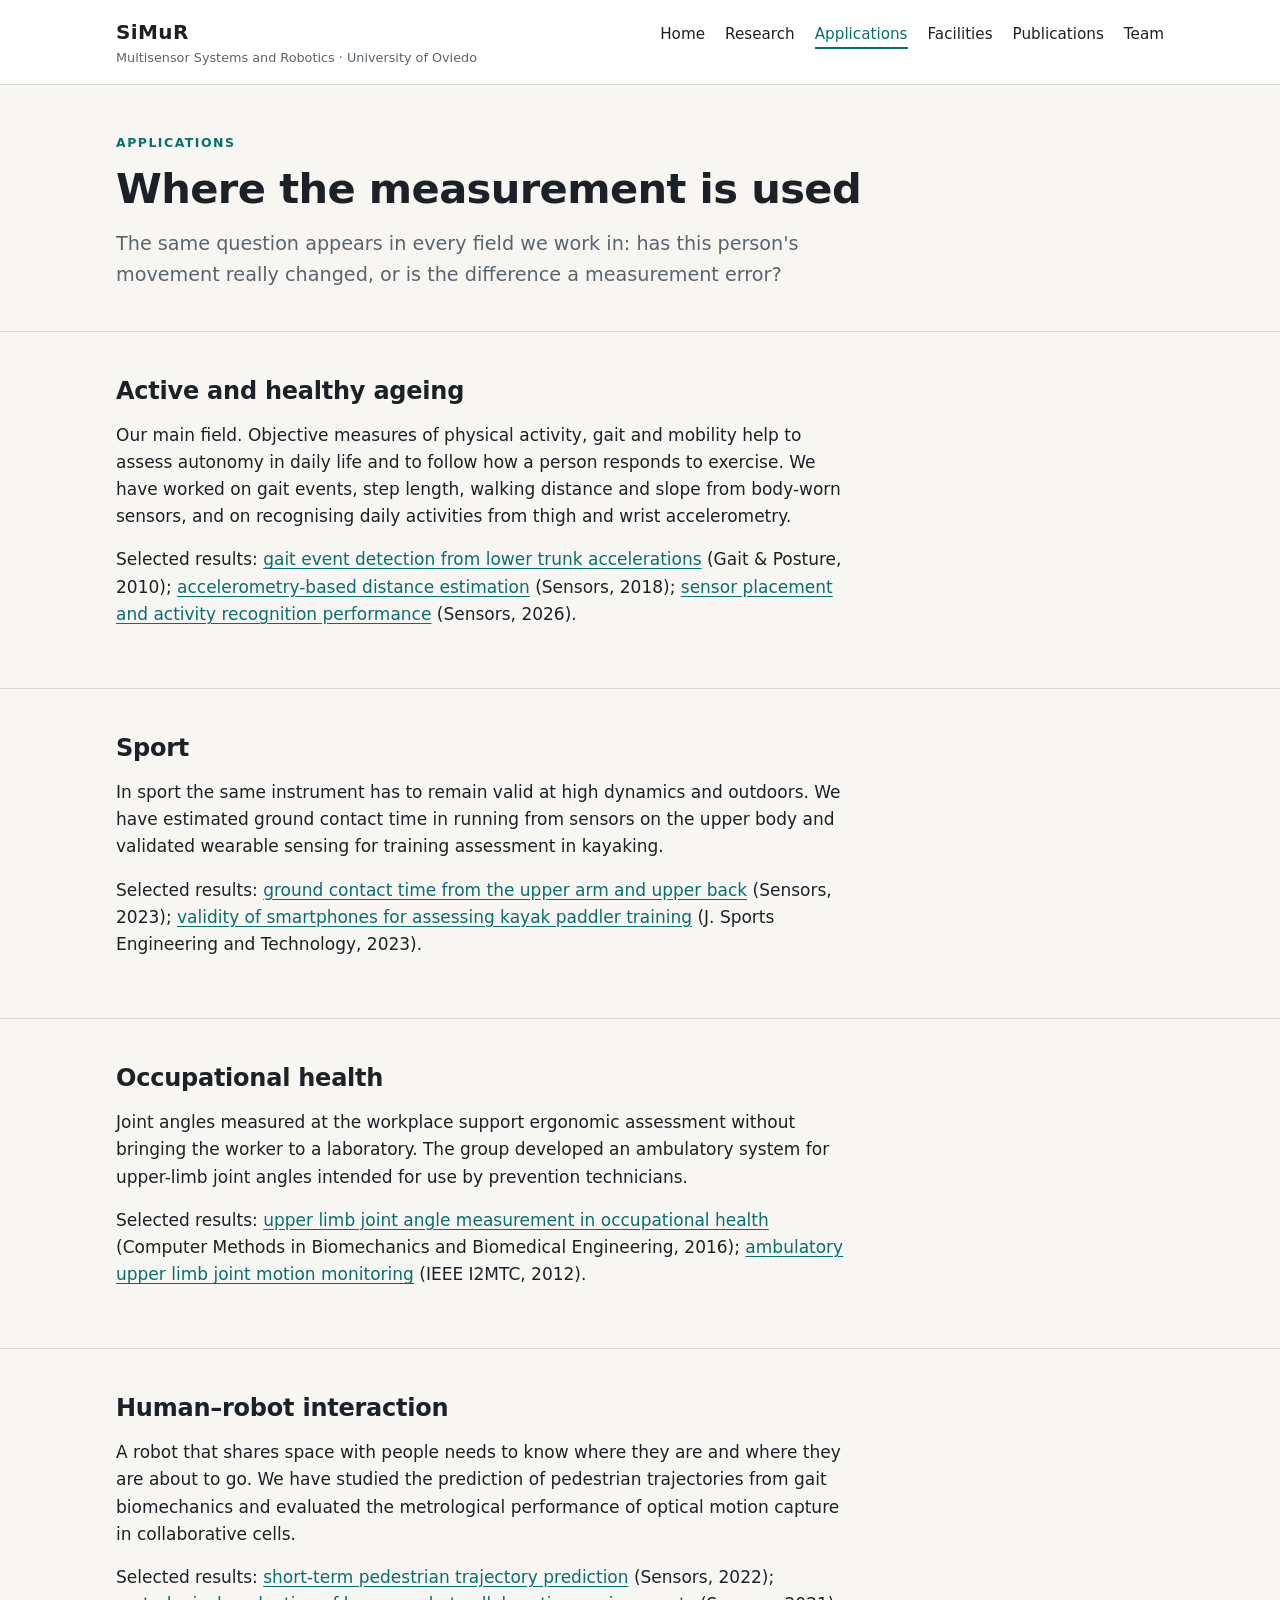
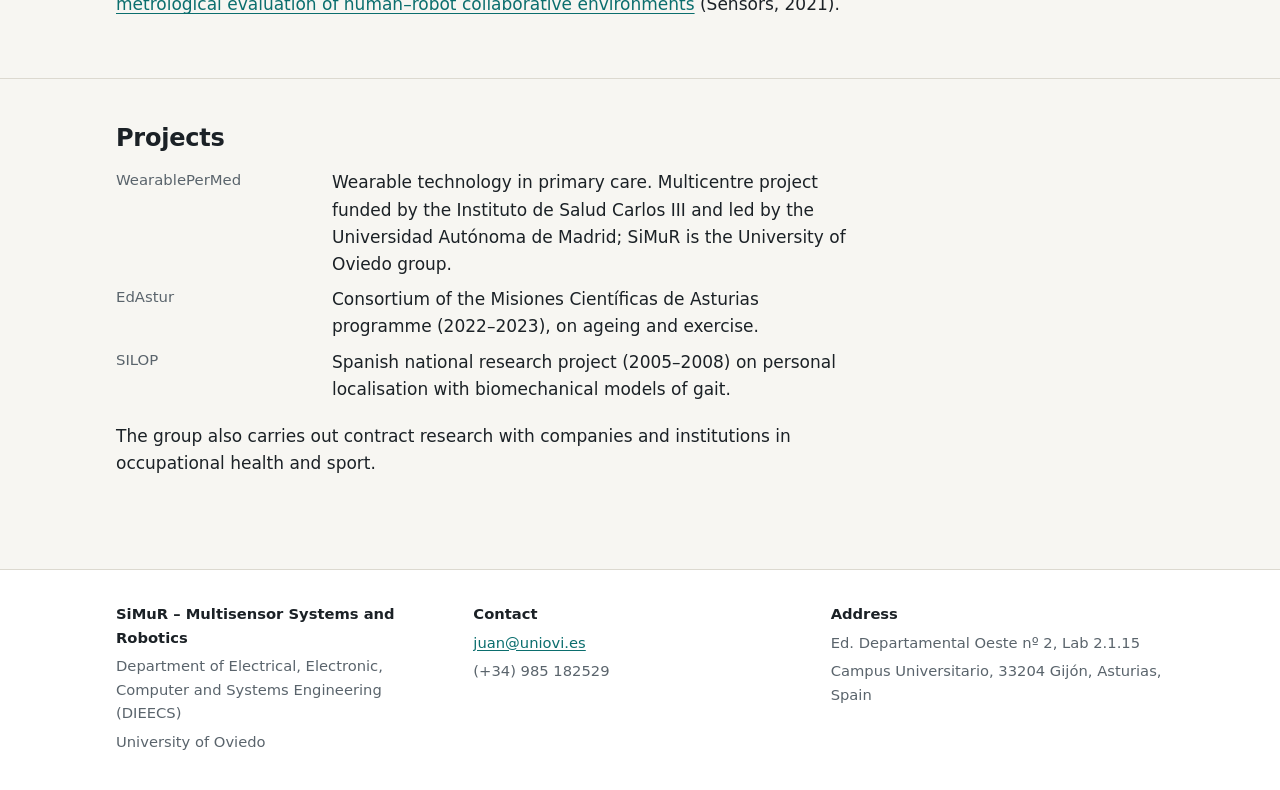
==== applications.html @ df5a3bc6 "First version of the SiMuR group website (static HTML/CSS) Co-Authored-By: Claude Fable 5.2 <noreply" ====
<!DOCTYPE html>
<html lang="en">
<head>
<meta charset="utf-8">
<meta name="viewport" content="width=device-width, initial-scale=1">
<title>Applications and projects – SiMuR</title>
<meta name="description" content="Application areas of the SiMuR group: active and healthy ageing, sport, occupational health and human–robot interaction, with the projects behind them.">
<link rel="stylesheet" href="assets/style.css">
</head>
<body>
<a class="skip" href="#main">Skip to main content</a>
<header class="site"><div class="wrap">
<a class="brand" href="index.html">SiMuR<span>Multisensor Systems and Robotics · University of Oviedo</span></a>
<nav aria-label="Main"><ul>
<li><a href="index.html">Home</a></li>
<li><a href="research.html">Research</a></li>
<li><a href="applications.html" aria-current="page">Applications</a></li>
<li><a href="facilities.html">Facilities</a></li>
<li><a href="publications.html">Publications</a></li>
<li><a href="team.html">Team</a></li>
</ul></nav>
</div></header>

<main id="main">
<section class="page-head"><div class="wrap">
<p class="eyebrow">Applications</p>
<h1>Where the measurement is used</h1>
<p class="lead">The same question appears in every field we work in: has this person's movement really changed, or is the difference a measurement error?</p>
</div></section>

<section><div class="wrap">
<h2>Active and healthy ageing</h2>
<p>Our main field. Objective measures of physical activity, gait and mobility help to assess autonomy in daily life and to follow how a person responds to exercise. We have worked on gait events, step length, walking distance and slope from body-worn sensors, and on recognising daily activities from thigh and wrist accelerometry.</p>
<p>Selected results: <a href="https://doi.org/10.1016/j.gaitpost.2009.11.014">gait event detection from lower trunk accelerations</a> (Gait &amp; Posture, 2010); <a href="https://doi.org/10.3390/s18124441">accelerometry-based distance estimation</a> (Sensors, 2018); <a href="https://www.mdpi.com/1424-8220/26/12/3683">sensor placement and activity recognition performance</a> (Sensors, 2026).</p>
</div></section>

<section><div class="wrap">
<h2>Sport</h2>
<p>In sport the same instrument has to remain valid at high dynamics and outdoors. We have estimated ground contact time in running from sensors on the upper body and validated wearable sensing for training assessment in kayaking.</p>
<p>Selected results: <a href="https://doi.org/10.3390/s23052523">ground contact time from the upper arm and upper back</a> (Sensors, 2023); <a href="https://doi.org/10.1177/17543371231221013">validity of smartphones for assessing kayak paddler training</a> (J. Sports Engineering and Technology, 2023).</p>
</div></section>

<section><div class="wrap">
<h2>Occupational health</h2>
<p>Joint angles measured at the workplace support ergonomic assessment without bringing the worker to a laboratory. The group developed an ambulatory system for upper-limb joint angles intended for use by prevention technicians.</p>
<p>Selected results: <a href="https://doi.org/10.1080/10255842.2014.997718">upper limb joint angle measurement in occupational health</a> (Computer Methods in Biomechanics and Biomedical Engineering, 2016); <a href="https://doi.org/10.1109/I2MTC.2012.6229695">ambulatory upper limb joint motion monitoring</a> (IEEE I2MTC, 2012).</p>
</div></section>

<section><div class="wrap">
<h2>Human–robot interaction</h2>
<p>A robot that shares space with people needs to know where they are and where they are about to go. We have studied the prediction of pedestrian trajectories from gait biomechanics and evaluated the metrological performance of optical motion capture in collaborative cells.</p>
<p>Selected results: <a href="https://doi.org/10.3390/s22155828">short-term pedestrian trajectory prediction</a> (Sensors, 2022); <a href="https://doi.org/10.3390/s21113748">metrological evaluation of human–robot collaborative environments</a> (Sensors, 2021).</p>
</div></section>

<section><div class="wrap">
<h2>Projects</h2>
<dl class="facts">
<dt>WearablePerMed</dt><dd>Wearable technology in primary care. Multicentre project funded by the Instituto de Salud Carlos III and led by the Universidad Autónoma de Madrid; SiMuR is the University of Oviedo group.</dd>
<dt>EdAstur</dt><dd>Consortium of the Misiones Científicas de Asturias programme (2022–2023), on ageing and exercise.</dd>
<dt>SILOP</dt><dd>Spanish national research project (2005–2008) on personal localisation with biomechanical models of gait.</dd>
</dl>
<p style="margin-top:1.25rem">The group also carries out contract research with companies and institutions in occupational health and sport.</p>
</div></section>
</main>

<footer class="site"><div class="wrap">
<div><p><strong>SiMuR – Multisensor Systems and Robotics</strong></p><p>Department of Electrical, Electronic, Computer and Systems Engineering (DIEECS)</p><p>University of Oviedo</p></div>
<div><p><strong>Contact</strong></p><p><a href="mailto:juan@uniovi.es">juan@uniovi.es</a></p><p>(+34) 985 182529</p></div>
<div><p><strong>Address</strong></p><p>Ed. Departamental Oeste nº 2, Lab 2.1.15</p><p>Campus Universitario, 33204 Gijón, Asturias, Spain</p></div>
</div></footer>
</body>
</html>
---- assets/style.css ----
:root{--bg:#f7f6f2;--surface:#ffffff;--ink:#1b2126;--muted:#5a646c;--line:#dcd9d0;--accent:#0b6e6e;--accent-soft:#e2efee;--max:68rem}
@media (prefers-color-scheme:dark){:root{--bg:#14181b;--surface:#1c2226;--ink:#e8eaeb;--muted:#a3adb4;--line:#30383e;--accent:#5cc4c0;--accent-soft:#1d3434}}
*{box-sizing:border-box}
html{scroll-behavior:smooth}
body{margin:0;background:var(--bg);color:var(--ink);font:17px/1.6 system-ui,-apple-system,"Segoe UI",Roboto,Helvetica,Arial,sans-serif;-webkit-text-size-adjust:100%}
a{color:var(--accent);text-underline-offset:.15em}
a:hover{text-decoration-thickness:2px}
.wrap{max-width:var(--max);margin:0 auto;padding:0 1.25rem}
.skip{position:absolute;left:-999px}
.skip:focus{left:1rem;top:1rem;background:var(--surface);padding:.5rem 1rem;z-index:10}
header.site{border-bottom:1px solid var(--line);background:var(--surface)}
header.site .wrap{display:flex;flex-wrap:wrap;align-items:baseline;justify-content:space-between;gap:.5rem 2rem;padding-top:1rem;padding-bottom:1rem}
.brand{font-weight:700;font-size:1.25rem;letter-spacing:.02em;color:var(--ink);text-decoration:none}
.brand span{display:block;font-weight:400;font-size:.8rem;color:var(--muted);letter-spacing:0}
nav ul{list-style:none;display:flex;flex-wrap:wrap;gap:.25rem 1.25rem;margin:0;padding:0}
nav a{color:var(--ink);text-decoration:none;font-size:.95rem;padding:.25rem 0;border-bottom:2px solid transparent}
nav a:hover,nav a[aria-current=page]{border-bottom-color:var(--accent);color:var(--accent)}
.hero{padding:4.5rem 0 3.5rem}
.hero h1{font-size:clamp(2.1rem,5vw,3.4rem);line-height:1.1;margin:0 0 1rem;letter-spacing:-.02em;max-width:18ch}
.lead{font-size:1.2rem;color:var(--muted);max-width:44rem;margin:0 0 1.5rem}
.eyebrow{text-transform:uppercase;letter-spacing:.12em;font-size:.78rem;color:var(--accent);font-weight:600;margin:0 0 .75rem}
main section{padding:2.75rem 0;border-top:1px solid var(--line)}
main section:first-child{border-top:0}
h1{font-size:clamp(1.9rem,4vw,2.6rem);line-height:1.15;letter-spacing:-.015em;margin:0 0 1rem}
h2{font-size:1.5rem;line-height:1.25;margin:0 0 1rem;letter-spacing:-.01em}
h3{font-size:1.08rem;margin:0 0 .4rem}
p{margin:0 0 1rem;max-width:46rem}
.page-head{padding:3rem 0 1rem}
.grid{display:grid;gap:1.25rem;grid-template-columns:repeat(auto-fit,minmax(15rem,1fr))}
.card{background:var(--surface);border:1px solid var(--line);border-radius:.6rem;padding:1.25rem 1.35rem}
.card p{margin:0;color:var(--muted);font-size:.97rem}
.card .num{font-size:.8rem;font-weight:700;color:var(--accent);letter-spacing:.08em;margin-bottom:.4rem;display:block}
.note{background:var(--accent-soft);border-radius:.6rem;padding:1.1rem 1.35rem;max-width:46rem}
.note p{margin:0}
.btn{display:inline-block;background:var(--accent);color:var(--bg);text-decoration:none;padding:.6rem 1.1rem;border-radius:.4rem;font-weight:600;font-size:.95rem;margin-right:.6rem}
.btn.ghost{background:transparent;color:var(--accent);border:1px solid var(--accent)}
ul.plain{list-style:none;padding:0;margin:0}
ul.pubs li{padding:.85rem 0;border-bottom:1px solid var(--line);max-width:52rem}
ul.pubs .t{font-weight:600;display:block}
ul.pubs .a{color:var(--muted);font-size:.93rem;display:block}
ul.pubs .v{font-size:.93rem}
dl.facts{display:grid;grid-template-columns:minmax(8rem,12rem) 1fr;gap:.5rem 1.5rem;max-width:46rem;margin:0}
dl.facts dt{color:var(--muted);font-size:.93rem}
dl.facts dd{margin:0}
.people{display:grid;gap:1rem;grid-template-columns:repeat(auto-fit,minmax(16rem,1fr))}
.people .card h3{margin-bottom:.15rem}
footer.site{border-top:1px solid var(--line);background:var(--surface);margin-top:2rem;padding:2rem 0;font-size:.92rem;color:var(--muted)}
footer.site .wrap{display:grid;gap:1.5rem;grid-template-columns:repeat(auto-fit,minmax(14rem,1fr))}
footer.site strong{color:var(--ink)}
footer.site p{margin:0 0 .3rem}
@media (max-width:40rem){body{font-size:16px}.hero{padding:3rem 0 2.5rem}dl.facts{grid-template-columns:1fr;gap:.1rem}dl.facts dd{margin-bottom:.7rem}}
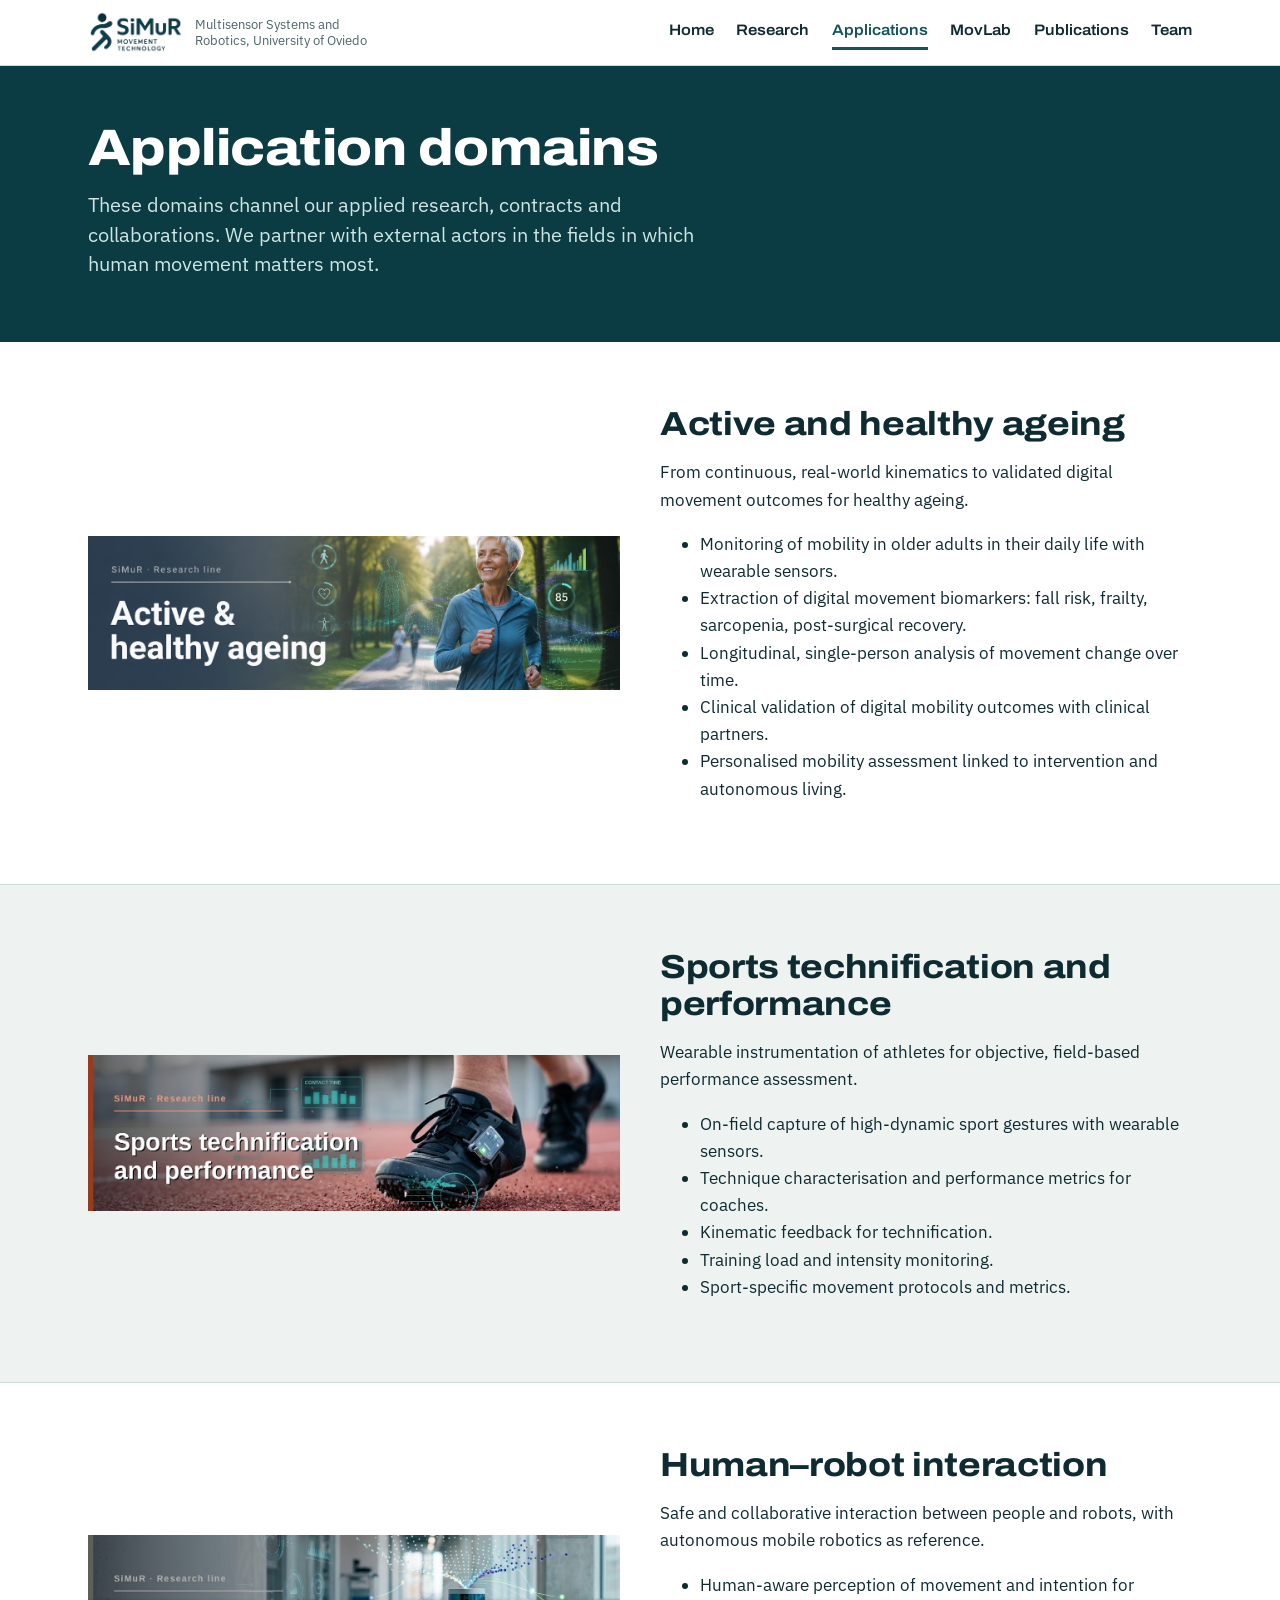
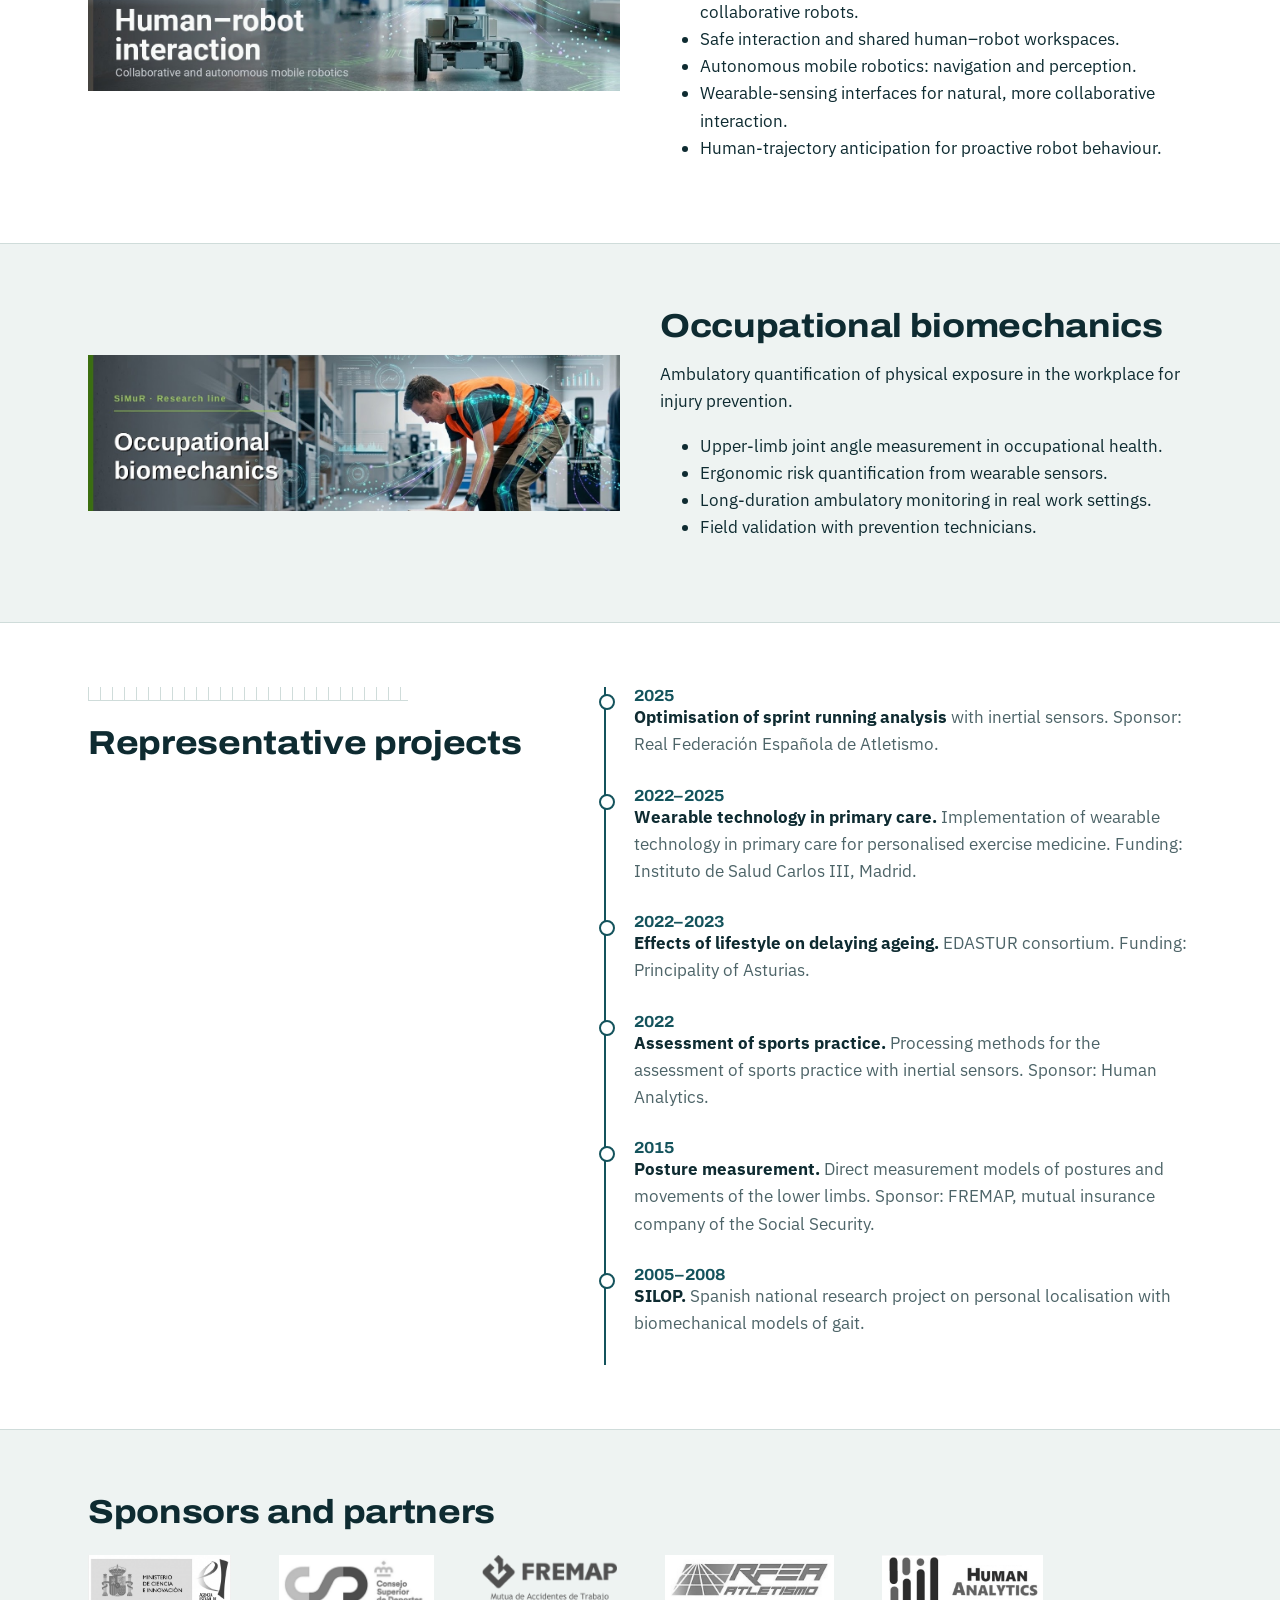
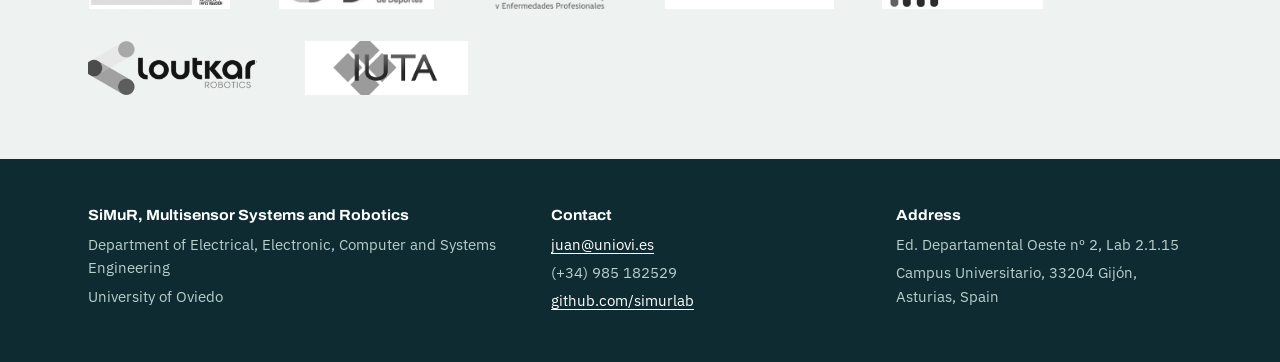
==== commit 9bef790d: "Redesign the site and bring over the content and photos of the old website Co-Authored-By: Claude Fa" ====
--- a/applications.html
+++ b/applications.html
@@ -4,18 +4,21 @@
 <meta charset="utf-8">
 <meta name="viewport" content="width=device-width, initial-scale=1">
 <title>Applications and projects – SiMuR</title>
-<meta name="description" content="Application areas of the SiMuR group: active and healthy ageing, sport, occupational health and human–robot interaction, with the projects behind them.">
+<meta name="description" content="Application domains of the SiMuR group: active and healthy ageing, sports technification and performance, human–robot interaction and occupational biomechanics, with projects and partners.">
+<link rel="icon" href="assets/img/old/home-01.png">
+<link rel="preconnect" href="https://fonts.googleapis.com"><link rel="preconnect" href="https://fonts.gstatic.com" crossorigin>
+<link href="https://fonts.googleapis.com/css2?family=Archivo:wdth,wght@100..125,500..800&family=IBM+Plex+Sans:wght@400;500;600&display=swap" rel="stylesheet">
 <link rel="stylesheet" href="assets/style.css">
 </head>
 <body>
 <a class="skip" href="#main">Skip to main content</a>
-<header class="site"><div class="wrap">
-<a class="brand" href="index.html">SiMuR<span>Multisensor Systems and Robotics · University of Oviedo</span></a>
-<nav aria-label="Main"><ul>
+<header class="site-head"><div class="wrap">
+<a class="brand" href="index.html"><img src="assets/img/old/home-04.png" alt="SiMuR Movement Technology" width="800" height="387"><span>Multisensor Systems and Robotics, University of Oviedo</span></a>
+<nav class="site-nav" aria-label="Main"><ul>
 <li><a href="index.html">Home</a></li>
 <li><a href="research.html">Research</a></li>
 <li><a href="applications.html" aria-current="page">Applications</a></li>
-<li><a href="facilities.html">Facilities</a></li>
+<li><a href="facilities.html">MovLab</a></li>
 <li><a href="publications.html">Publications</a></li>
 <li><a href="team.html">Team</a></li>
 </ul></nav>
@@ -23,49 +26,75 @@
 
 <main id="main">
 <section class="page-head"><div class="wrap">
-<p class="eyebrow">Applications</p>
-<h1>Where the measurement is used</h1>
-<p class="lead">The same question appears in every field we work in: has this person's movement really changed, or is the difference a measurement error?</p>
+<h1>Application domains</h1>
+<p class="lead">These domains channel our applied research, contracts and collaborations. We partner with external actors in the fields in which human movement matters most.</p>
 </div></section>
 
-<section><div class="wrap">
+<section class="sec white" id="ageing"><div class="wrap area">
+<img src="assets/img/old/research-topis-10.png" alt="" width="1280" height="370">
+<div>
 <h2>Active and healthy ageing</h2>
-<p>Our main field. Objective measures of physical activity, gait and mobility help to assess autonomy in daily life and to follow how a person responds to exercise. We have worked on gait events, step length, walking distance and slope from body-worn sensors, and on recognising daily activities from thigh and wrist accelerometry.</p>
-<p>Selected results: <a href="https://doi.org/10.1016/j.gaitpost.2009.11.014">gait event detection from lower trunk accelerations</a> (Gait &amp; Posture, 2010); <a href="https://doi.org/10.3390/s18124441">accelerometry-based distance estimation</a> (Sensors, 2018); <a href="https://www.mdpi.com/1424-8220/26/12/3683">sensor placement and activity recognition performance</a> (Sensors, 2026).</p>
+<p>From continuous, real-world kinematics to validated digital movement outcomes for healthy ageing.</p>
+<ul><li>Monitoring of mobility in older adults in their daily life with wearable sensors.</li><li>Extraction of digital movement biomarkers: fall risk, frailty, sarcopenia, post-surgical recovery.</li><li>Longitudinal, single-person analysis of movement change over time.</li><li>Clinical validation of digital mobility outcomes with clinical partners.</li><li>Personalised mobility assessment linked to intervention and autonomous living.</li></ul>
+</div>
 </div></section>
 
-<section><div class="wrap">
-<h2>Sport</h2>
-<p>In sport the same instrument has to remain valid at high dynamics and outdoors. We have estimated ground contact time in running from sensors on the upper body and validated wearable sensing for training assessment in kayaking.</p>
-<p>Selected results: <a href="https://doi.org/10.3390/s23052523">ground contact time from the upper arm and upper back</a> (Sensors, 2023); <a href="https://doi.org/10.1177/17543371231221013">validity of smartphones for assessing kayak paddler training</a> (J. Sports Engineering and Technology, 2023).</p>
+<section class="sec" id="sport"><div class="wrap area">
+<img src="assets/img/old/research-topis-12.jpg" alt="" width="1280" height="375">
+<div>
+<h2>Sports technification and performance</h2>
+<p>Wearable instrumentation of athletes for objective, field-based performance assessment.</p>
+<ul><li>On-field capture of high-dynamic sport gestures with wearable sensors.</li><li>Technique characterisation and performance metrics for coaches.</li><li>Kinematic feedback for technification.</li><li>Training load and intensity monitoring.</li><li>Sport-specific movement protocols and metrics.</li></ul>
+</div>
 </div></section>
 
-<section><div class="wrap">
-<h2>Occupational health</h2>
-<p>Joint angles measured at the workplace support ergonomic assessment without bringing the worker to a laboratory. The group developed an ambulatory system for upper-limb joint angles intended for use by prevention technicians.</p>
-<p>Selected results: <a href="https://doi.org/10.1080/10255842.2014.997718">upper limb joint angle measurement in occupational health</a> (Computer Methods in Biomechanics and Biomedical Engineering, 2016); <a href="https://doi.org/10.1109/I2MTC.2012.6229695">ambulatory upper limb joint motion monitoring</a> (IEEE I2MTC, 2012).</p>
+<section class="sec white" id="hri"><div class="wrap area">
+<img src="assets/img/old/research-topis-11.jpg" alt="" width="1280" height="375">
+<div>
+<h2>Human–robot interaction</h2>
+<p>Safe and collaborative interaction between people and robots, with autonomous mobile robotics as reference.</p>
+<ul><li>Human-aware perception of movement and intention for collaborative robots.</li><li>Safe interaction and shared human–robot workspaces.</li><li>Autonomous mobile robotics: navigation and perception.</li><li>Wearable-sensing interfaces for natural, more collaborative interaction.</li><li>Human-trajectory anticipation for proactive robot behaviour.</li></ul>
+</div>
 </div></section>
 
-<section><div class="wrap">
-<h2>Human–robot interaction</h2>
-<p>A robot that shares space with people needs to know where they are and where they are about to go. We have studied the prediction of pedestrian trajectories from gait biomechanics and evaluated the metrological performance of optical motion capture in collaborative cells.</p>
-<p>Selected results: <a href="https://doi.org/10.3390/s22155828">short-term pedestrian trajectory prediction</a> (Sensors, 2022); <a href="https://doi.org/10.3390/s21113748">metrological evaluation of human–robot collaborative environments</a> (Sensors, 2021).</p>
+<section class="sec" id="work"><div class="wrap area">
+<img src="assets/img/old/research-topis-13.jpg" alt="" width="1280" height="375">
+<div>
+<h2>Occupational biomechanics</h2>
+<p>Ambulatory quantification of physical exposure in the workplace for injury prevention.</p>
+<ul><li>Upper-limb joint angle measurement in occupational health.</li><li>Ergonomic risk quantification from wearable sensors.</li><li>Long-duration ambulatory monitoring in real work settings.</li><li>Field validation with prevention technicians.</li></ul>
+</div>
 </div></section>
 
-<section><div class="wrap">
-<h2>Projects</h2>
-<dl class="facts">
-<dt>WearablePerMed</dt><dd>Wearable technology in primary care. Multicentre project funded by the Instituto de Salud Carlos III and led by the Universidad Autónoma de Madrid; SiMuR is the University of Oviedo group.</dd>
-<dt>EdAstur</dt><dd>Consortium of the Misiones Científicas de Asturias programme (2022–2023), on ageing and exercise.</dd>
-<dt>SILOP</dt><dd>Spanish national research project (2005–2008) on personal localisation with biomechanical models of gait.</dd>
-</dl>
-<p style="margin-top:1.25rem">The group also carries out contract research with companies and institutions in occupational health and sport.</p>
+<section class="sec white" id="projects"><div class="wrap split">
+<div><div class="rule"></div><h2>Representative projects</h2></div>
+<ol class="timeline">
+<li><time>2025</time><p><strong>Optimisation of sprint running analysis</strong> with inertial sensors. Sponsor: Real Federación Española de Atletismo.</p></li>
+<li><time>2022–2025</time><p><strong>Wearable technology in primary care.</strong> Implementation of wearable technology in primary care for personalised exercise medicine. Funding: Instituto de Salud Carlos III, Madrid.</p></li>
+<li><time>2022–2023</time><p><strong>Effects of lifestyle on delaying ageing.</strong> EDASTUR consortium. Funding: Principality of Asturias.</p></li>
+<li><time>2022</time><p><strong>Assessment of sports practice.</strong> Processing methods for the assessment of sports practice with inertial sensors. Sponsor: Human Analytics.</p></li>
+<li><time>2015</time><p><strong>Posture measurement.</strong> Direct measurement models of postures and movements of the lower limbs. Sponsor: FREMAP, mutual insurance company of the Social Security.</p></li>
+<li><time>2005–2008</time><p><strong>SILOP.</strong> Spanish national research project on personal localisation with biomechanical models of gait.</p></li>
+</ol>
+</div></section>
+
+<section class="sec"><div class="wrap">
+<h2>Sponsors and partners</h2>
+<ul class="logos">
+<li><img src="assets/img/old/home-12.jpg" alt="Ministerio de Ciencia e Innovación, Agencia Estatal de Investigación"></li>
+<li><img src="assets/img/old/home-11.png" alt="Consejo Superior de Deportes"></li>
+<li><img src="assets/img/old/home-09.png" alt="FREMAP"></li>
+<li><img src="assets/img/old/home-10.png" alt="Real Federación Española de Atletismo"></li>
+<li><img src="assets/img/old/home-08.png" alt="Human Analytics"></li>
+<li><img src="assets/img/old/home-07.png" alt="Loutkar Robotics"></li>
+<li><img src="assets/img/old/home-13.png" alt="IUTA"></li>
+</ul>
 </div></section>
 </main>
 
-<footer class="site"><div class="wrap">
-<div><p><strong>SiMuR – Multisensor Systems and Robotics</strong></p><p>Department of Electrical, Electronic, Computer and Systems Engineering (DIEECS)</p><p>University of Oviedo</p></div>
-<div><p><strong>Contact</strong></p><p><a href="mailto:juan@uniovi.es">juan@uniovi.es</a></p><p>(+34) 985 182529</p></div>
+<footer class="site-foot"><div class="wrap">
+<div><p><strong>SiMuR, Multisensor Systems and Robotics</strong></p><p>Department of Electrical, Electronic, Computer and Systems Engineering</p><p>University of Oviedo</p></div>
+<div><p><strong>Contact</strong></p><p><a href="mailto:juan@uniovi.es">juan@uniovi.es</a></p><p>(+34) 985 182529</p><p><a href="https://github.com/simurlab">github.com/simurlab</a></p></div>
 <div><p><strong>Address</strong></p><p>Ed. Departamental Oeste nº 2, Lab 2.1.15</p><p>Campus Universitario, 33204 Gijón, Asturias, Spain</p></div>
 </div></footer>
 </body>
--- a/assets/style.css
+++ b/assets/style.css
@@ -1,51 +1,141 @@
-:root{--bg:#f7f6f2;--surface:#ffffff;--ink:#1b2126;--muted:#5a646c;--line:#dcd9d0;--accent:#0b6e6e;--accent-soft:#e2efee;--max:68rem}
-@media (prefers-color-scheme:dark){:root{--bg:#14181b;--surface:#1c2226;--ink:#e8eaeb;--muted:#a3adb4;--line:#30383e;--accent:#5cc4c0;--accent-soft:#1d3434}}
+:root{--ink:#0e2b31;--teal:#14535c;--deep:#0b3b43;--band:#9fd8d2;--mist:#eef3f2;--paper:#ffffff;--line:#cfdcda;--muted:#4d6468;--signal:#e4572e;--max:72rem;--display:"Archivo","Arial Narrow",Arial,sans-serif;--body:"IBM Plex Sans","Segoe UI",Helvetica,Arial,sans-serif}
 *{box-sizing:border-box}
 html{scroll-behavior:smooth}
-body{margin:0;background:var(--bg);color:var(--ink);font:17px/1.6 system-ui,-apple-system,"Segoe UI",Roboto,Helvetica,Arial,sans-serif;-webkit-text-size-adjust:100%}
-a{color:var(--accent);text-underline-offset:.15em}
+body{margin:0;background:var(--mist);color:var(--ink);font:400 17px/1.6 var(--body);-webkit-text-size-adjust:100%}
+img{max-width:100%;height:auto;display:block}
+a{color:var(--teal);text-decoration-thickness:1px;text-underline-offset:.18em}
 a:hover{text-decoration-thickness:2px}
-.wrap{max-width:var(--max);margin:0 auto;padding:0 1.25rem}
+a:focus-visible,button:focus-visible{outline:3px solid var(--signal);outline-offset:3px}
+.wrap{max-width:var(--max);margin:0 auto;padding:0 1.5rem}
 .skip{position:absolute;left:-999px}
-.skip:focus{left:1rem;top:1rem;background:var(--surface);padding:.5rem 1rem;z-index:10}
-header.site{border-bottom:1px solid var(--line);background:var(--surface)}
-header.site .wrap{display:flex;flex-wrap:wrap;align-items:baseline;justify-content:space-between;gap:.5rem 2rem;padding-top:1rem;padding-bottom:1rem}
-.brand{font-weight:700;font-size:1.25rem;letter-spacing:.02em;color:var(--ink);text-decoration:none}
-.brand span{display:block;font-weight:400;font-size:.8rem;color:var(--muted);letter-spacing:0}
-nav ul{list-style:none;display:flex;flex-wrap:wrap;gap:.25rem 1.25rem;margin:0;padding:0}
-nav a{color:var(--ink);text-decoration:none;font-size:.95rem;padding:.25rem 0;border-bottom:2px solid transparent}
-nav a:hover,nav a[aria-current=page]{border-bottom-color:var(--accent);color:var(--accent)}
-.hero{padding:4.5rem 0 3.5rem}
-.hero h1{font-size:clamp(2.1rem,5vw,3.4rem);line-height:1.1;margin:0 0 1rem;letter-spacing:-.02em;max-width:18ch}
-.lead{font-size:1.2rem;color:var(--muted);max-width:44rem;margin:0 0 1.5rem}
-.eyebrow{text-transform:uppercase;letter-spacing:.12em;font-size:.78rem;color:var(--accent);font-weight:600;margin:0 0 .75rem}
-main section{padding:2.75rem 0;border-top:1px solid var(--line)}
-main section:first-child{border-top:0}
-h1{font-size:clamp(1.9rem,4vw,2.6rem);line-height:1.15;letter-spacing:-.015em;margin:0 0 1rem}
-h2{font-size:1.5rem;line-height:1.25;margin:0 0 1rem;letter-spacing:-.01em}
-h3{font-size:1.08rem;margin:0 0 .4rem}
-p{margin:0 0 1rem;max-width:46rem}
-.page-head{padding:3rem 0 1rem}
-.grid{display:grid;gap:1.25rem;grid-template-columns:repeat(auto-fit,minmax(15rem,1fr))}
-.card{background:var(--surface);border:1px solid var(--line);border-radius:.6rem;padding:1.25rem 1.35rem}
-.card p{margin:0;color:var(--muted);font-size:.97rem}
-.card .num{font-size:.8rem;font-weight:700;color:var(--accent);letter-spacing:.08em;margin-bottom:.4rem;display:block}
-.note{background:var(--accent-soft);border-radius:.6rem;padding:1.1rem 1.35rem;max-width:46rem}
-.note p{margin:0}
-.btn{display:inline-block;background:var(--accent);color:var(--bg);text-decoration:none;padding:.6rem 1.1rem;border-radius:.4rem;font-weight:600;font-size:.95rem;margin-right:.6rem}
-.btn.ghost{background:transparent;color:var(--accent);border:1px solid var(--accent)}
-ul.plain{list-style:none;padding:0;margin:0}
-ul.pubs li{padding:.85rem 0;border-bottom:1px solid var(--line);max-width:52rem}
-ul.pubs .t{font-weight:600;display:block}
-ul.pubs .a{color:var(--muted);font-size:.93rem;display:block}
-ul.pubs .v{font-size:.93rem}
-dl.facts{display:grid;grid-template-columns:minmax(8rem,12rem) 1fr;gap:.5rem 1.5rem;max-width:46rem;margin:0}
+.skip:focus{left:1rem;top:1rem;background:var(--paper);padding:.5rem 1rem;z-index:20}
+.vh{position:absolute;width:1px;height:1px;overflow:hidden;clip:rect(0 0 0 0);white-space:nowrap}
+
+/* header */
+.site-head{background:var(--paper);border-bottom:1px solid var(--line);position:sticky;top:0;z-index:10}
+.site-head .wrap{display:flex;flex-wrap:wrap;align-items:center;justify-content:space-between;gap:.4rem 2rem;padding-top:.6rem;padding-bottom:.6rem}
+.brand{display:flex;align-items:center;gap:.75rem;text-decoration:none;color:var(--ink)}
+.brand img{height:46px;width:auto}
+.brand span{font-size:.8rem;line-height:1.25;color:var(--muted);max-width:11rem}
+.site-nav ul{list-style:none;display:flex;flex-wrap:wrap;gap:.1rem 1.4rem;margin:0;padding:0}
+.site-nav a{font:600 .95rem/1 var(--display);font-stretch:108%;color:var(--ink);text-decoration:none;padding:.55rem 0;display:block;border-bottom:3px solid transparent}
+.site-nav a:hover{border-bottom-color:var(--band)}
+.site-nav a[aria-current=page]{border-bottom-color:var(--teal);color:var(--teal)}
+
+/* type */
+h1,h2,h3{font-family:var(--display);font-stretch:112%;color:var(--ink);margin:0;letter-spacing:-.01em}
+h1{font-weight:800;font-size:clamp(2.2rem,5.2vw,4rem);line-height:1.02}
+h2{font-weight:750;font-size:clamp(1.55rem,2.6vw,2.1rem);line-height:1.12;margin-bottom:1rem}
+h3{font-weight:700;font-size:1.12rem;line-height:1.25;margin-bottom:.35rem}
+p{margin:0 0 1rem;max-width:42rem}
+.lead{font-size:1.22rem;line-height:1.5;max-width:40rem}
+.small{font-size:.92rem;color:var(--muted)}
+
+/* hero */
+.hero{background:var(--deep);color:#e9f4f2;overflow:hidden}
+.hero h1{color:#fff;max-width:14ch}
+.hero .lead{color:#cfe6e3}
+.hero .wrap{padding-top:4.5rem}
+.hero-text{display:grid;gap:1.25rem 3rem;grid-template-columns:minmax(0,1.1fr) minmax(0,1fr);align-items:end}
+.hero-actions{display:flex;flex-wrap:wrap;gap:.75rem;margin-top:.5rem}
+.btn{display:inline-block;font:700 .98rem/1 var(--display);font-stretch:108%;text-decoration:none;padding:.85rem 1.2rem;border-radius:2px;background:var(--band);color:var(--deep)}
+.btn:hover{background:#fff}
+.btn.line{background:transparent;color:#fff;box-shadow:inset 0 0 0 2px var(--band)}
+.btn.line:hover{background:rgba(255,255,255,.08)}
+.plot{margin-top:2.5rem}
+.plot svg{display:block;width:100%;height:auto}
+.plot .band{fill:none;stroke:var(--band);stroke-opacity:.34;stroke-linecap:round;stroke-linejoin:round}
+.plot .curve{fill:none;stroke:#fff;stroke-width:3;stroke-linejoin:round;stroke-dasharray:3000;stroke-dashoffset:3000;animation:draw 2.6s .2s ease-out forwards}
+.plot .ref{fill:var(--deep);stroke:#fff;stroke-width:2}
+.plot .tick{stroke:#5e8f94;stroke-width:1}
+.plot text{font:500 15px var(--body);fill:#cfe6e3}
+.plot .flag{fill:var(--signal)}
+.plot .flagline{stroke:var(--signal);stroke-width:2;stroke-dasharray:4 5}
+@keyframes draw{to{stroke-dashoffset:0}}
+@media (prefers-reduced-motion:reduce){.plot .curve{animation:none;stroke-dashoffset:0}html{scroll-behavior:auto}}
+.legend{display:flex;flex-wrap:wrap;gap:.4rem 1.75rem;list-style:none;margin:0;padding:1rem 0 2rem;font-size:.9rem;color:#cfe6e3}
+.legend li{display:flex;align-items:center;gap:.5rem}
+.legend i{display:inline-block;width:1.6rem;height:.2rem;background:#fff}
+.legend i.b{height:.8rem;background:var(--band);opacity:.5}
+.legend i.r{width:.7rem;height:.7rem;border-radius:50%;background:var(--deep);border:2px solid #fff}
+.legend i.f{background:var(--signal)}
+
+/* page head */
+.page-head{background:var(--deep);color:#e9f4f2}
+.page-head .wrap{padding-top:3.5rem;padding-bottom:3rem}
+.page-head h1{color:#fff;font-size:clamp(2rem,4.4vw,3.2rem);max-width:20ch;margin-bottom:1rem}
+.page-head .lead{color:#cfe6e3}
+.page-head a{color:#fff}
+
+/* sections */
+.sec{padding:4rem 0}
+.sec.white{background:var(--paper)}
+.sec + .sec{border-top:1px solid var(--line)}
+.rule{height:14px;background:repeating-linear-gradient(90deg,var(--line) 0 1px,transparent 1px 12px),linear-gradient(var(--line),var(--line)) bottom/100% 1px no-repeat;max-width:20rem;margin-bottom:1.5rem}
+.split{display:grid;gap:2rem 4rem;grid-template-columns:minmax(0,1fr) minmax(0,1.3fr);align-items:start}
+.split.even{grid-template-columns:repeat(2,minmax(0,1fr))}
+.cols3{display:grid;gap:2rem 2.5rem;grid-template-columns:repeat(3,minmax(0,1fr))}
+.cond h3{font-size:1.3rem;padding-top:.9rem;border-top:4px solid var(--teal)}
+.cond p{color:var(--muted);margin:0}
+.note{border-left:4px solid var(--signal);padding:.2rem 0 .2rem 1.25rem;max-width:42rem}
+
+/* topic tiles */
+.tiles{display:grid;gap:2rem;grid-template-columns:repeat(2,minmax(0,1fr))}
+.tile{background:var(--paper);border:1px solid var(--line)}
+.tile img{width:100%}
+.tile .body{padding:1.25rem 1.4rem 1.4rem}
+.tile .body>p{margin-bottom:.75rem}
+.tile ul{margin:0;padding-left:1.1rem;color:var(--muted);font-size:.96rem}
+.tile li{margin-bottom:.3rem}
+.tile li::marker{color:var(--teal)}
+.area{display:grid;gap:1.25rem 2.5rem;grid-template-columns:minmax(0,1fr) minmax(0,1fr);align-items:center}
+.area img{width:100%}
+
+/* timeline */
+.timeline{list-style:none;margin:0;padding:0;border-left:2px solid var(--teal);max-width:46rem}
+.timeline li{position:relative;padding:0 0 1.75rem 1.75rem}
+.timeline li::before{content:"";position:absolute;left:-7px;top:.45rem;width:12px;height:12px;background:var(--paper);border:2px solid var(--teal);border-radius:50%}
+.timeline time{font:700 1rem var(--display);font-stretch:108%;color:var(--teal);display:block}
+.timeline p{margin:0;color:var(--muted)}
+.timeline strong{color:var(--ink)}
+
+/* logos */
+.logos{display:flex;flex-wrap:wrap;align-items:center;gap:2rem 3rem;list-style:none;margin:1.5rem 0 0;padding:0}
+.logos img{height:54px;width:auto;max-width:210px;object-fit:contain}
+
+/* facts and stats */
+.stats{display:grid;grid-template-columns:repeat(4,minmax(0,1fr));gap:0;border:1px solid var(--line);background:var(--paper);margin:1.5rem 0}
+.stats div{padding:1.1rem 1.25rem;border-left:1px solid var(--line)}
+.stats div:first-child{border-left:0}
+.stats b{font:800 1.9rem/1.1 var(--display);font-stretch:112%;color:var(--teal);display:block;font-variant-numeric:tabular-nums}
+.stats span{font-size:.88rem;color:var(--muted)}
+dl.facts{display:grid;grid-template-columns:minmax(8rem,11rem) 1fr;gap:.55rem 1.5rem;max-width:44rem;margin:1rem 0 0}
 dl.facts dt{color:var(--muted);font-size:.93rem}
 dl.facts dd{margin:0}
-.people{display:grid;gap:1rem;grid-template-columns:repeat(auto-fit,minmax(16rem,1fr))}
-.people .card h3{margin-bottom:.15rem}
-footer.site{border-top:1px solid var(--line);background:var(--surface);margin-top:2rem;padding:2rem 0;font-size:.92rem;color:var(--muted)}
-footer.site .wrap{display:grid;gap:1.5rem;grid-template-columns:repeat(auto-fit,minmax(14rem,1fr))}
-footer.site strong{color:var(--ink)}
-footer.site p{margin:0 0 .3rem}
-@media (max-width:40rem){body{font-size:16px}.hero{padding:3rem 0 2.5rem}dl.facts{grid-template-columns:1fr;gap:.1rem}dl.facts dd{margin-bottom:.7rem}}
+
+/* publications */
+.pubnav{display:flex;flex-wrap:wrap;gap:.5rem 1.5rem;list-style:none;padding:0;margin:1rem 0 0}
+.pubs{list-style:none;padding:0;margin:0;max-width:54rem}
+.pubs li{padding:.9rem 0;border-bottom:1px solid var(--line)}
+.pubs .t{font-weight:600;display:block}
+.pubs .a{color:var(--muted);font-size:.93rem;display:block}
+.pubs .v{font-size:.93rem}
+
+/* people */
+.people{display:grid;gap:1.75rem;grid-template-columns:repeat(3,minmax(0,1fr))}
+.people.small-grid{grid-template-columns:repeat(4,minmax(0,1fr))}
+.person{margin:0;background:var(--paper);border:1px solid var(--line)}
+.person img{width:100%;aspect-ratio:3/2;object-fit:cover;object-position:50% 30%}
+.person figcaption{padding:.8rem 1rem 1rem}
+.person b{font:700 1.02rem/1.25 var(--display);font-stretch:108%;display:block}
+.person span{font-size:.9rem;color:var(--muted)}
+
+/* footer */
+.site-foot{background:var(--ink);color:#b9cfcc;font-size:.92rem;padding:2.75rem 0}
+.site-foot .wrap{display:grid;gap:1.5rem 3rem;grid-template-columns:1.4fr 1fr 1fr}
+.site-foot strong{color:#fff;font-family:var(--display);font-stretch:108%}
+.site-foot p{margin:0 0 .3rem}
+.site-foot a{color:#fff}
+
+@media (max-width:56rem){.hero-text,.split,.split.even,.area{grid-template-columns:1fr}.cols3{grid-template-columns:1fr}.tiles{grid-template-columns:1fr}.people,.people.small-grid{grid-template-columns:repeat(2,minmax(0,1fr))}.stats{grid-template-columns:repeat(2,minmax(0,1fr))}.stats div:nth-child(3){border-left:0}.stats div:nth-child(n+3){border-top:1px solid var(--line)}.site-foot .wrap{grid-template-columns:1fr}.site-head{position:static}.plot text{font-size:22px}}
+@media (max-width:34rem){body{font-size:16px}.sec{padding:2.75rem 0}.hero .wrap{padding-top:3rem}.brand span{display:none}dl.facts{grid-template-columns:1fr;gap:.1rem}dl.facts dd{margin-bottom:.7rem}.people,.people.small-grid{grid-template-columns:1fr}}
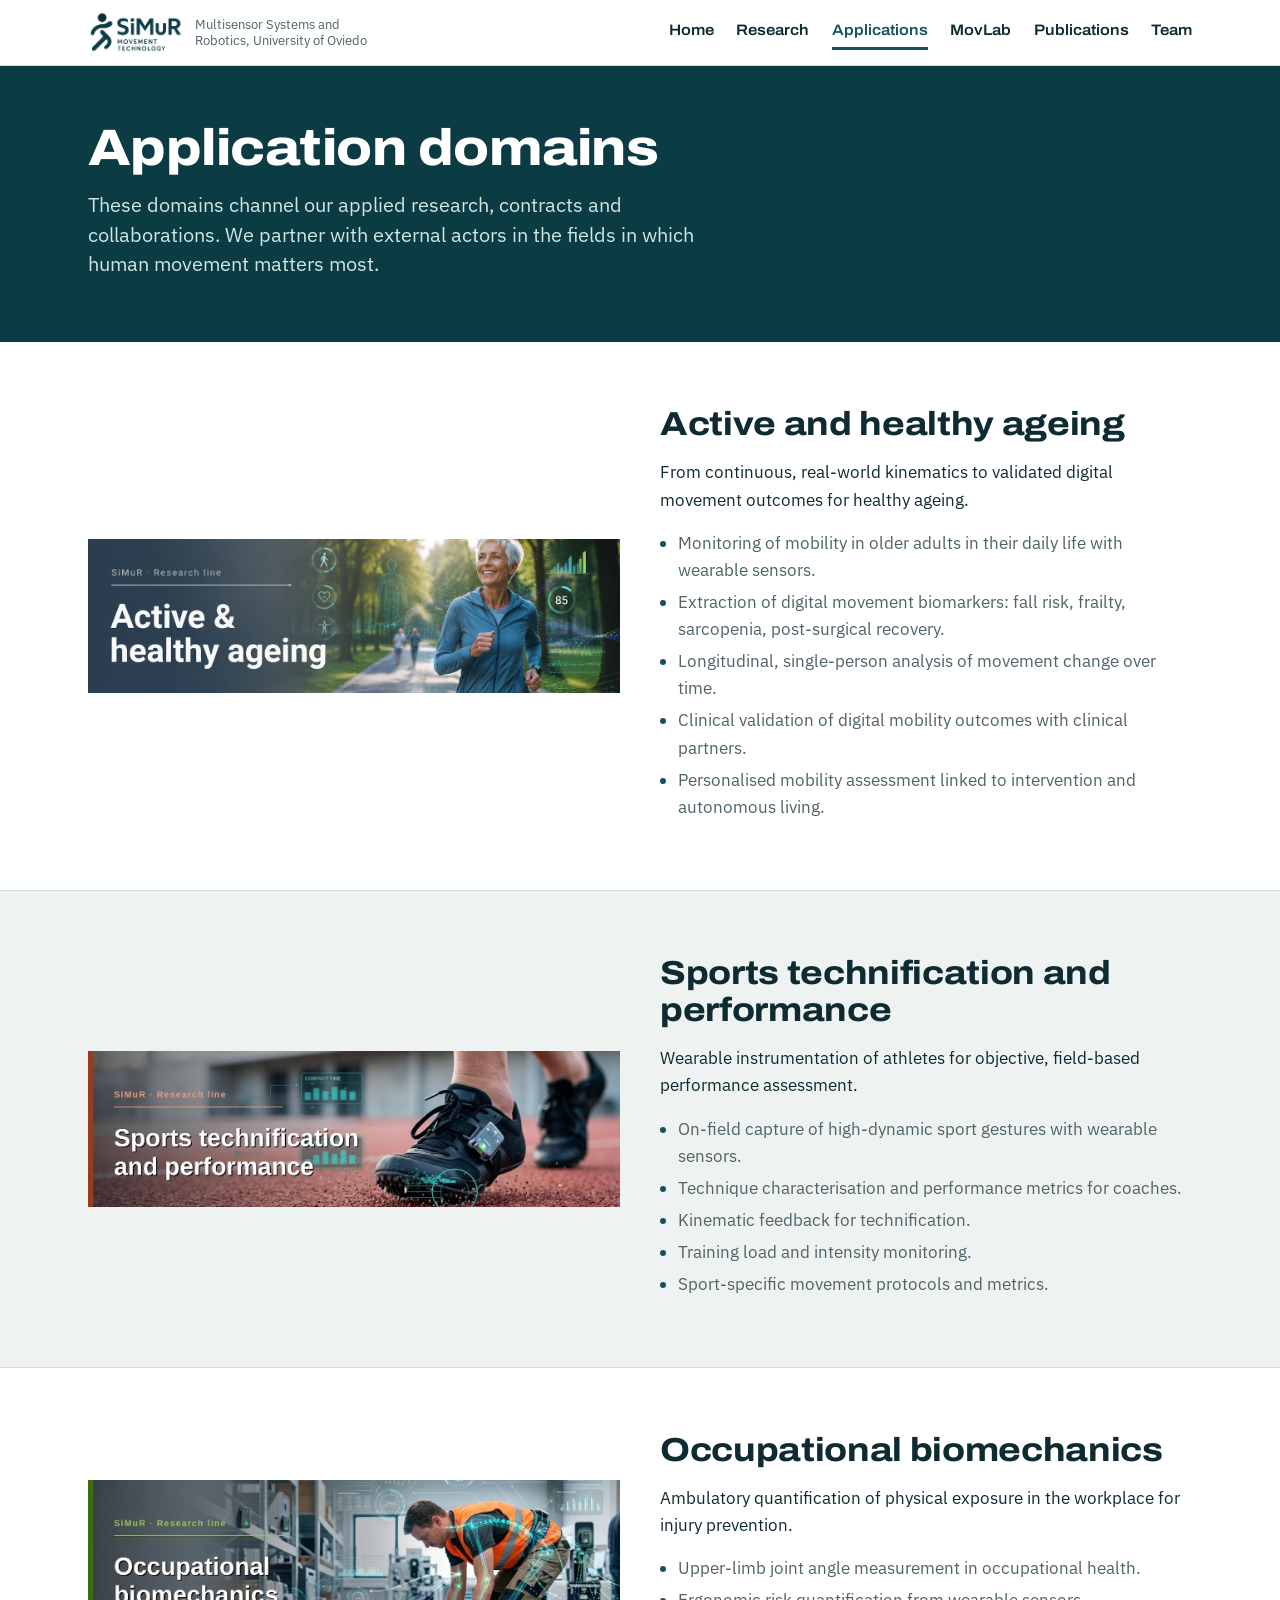
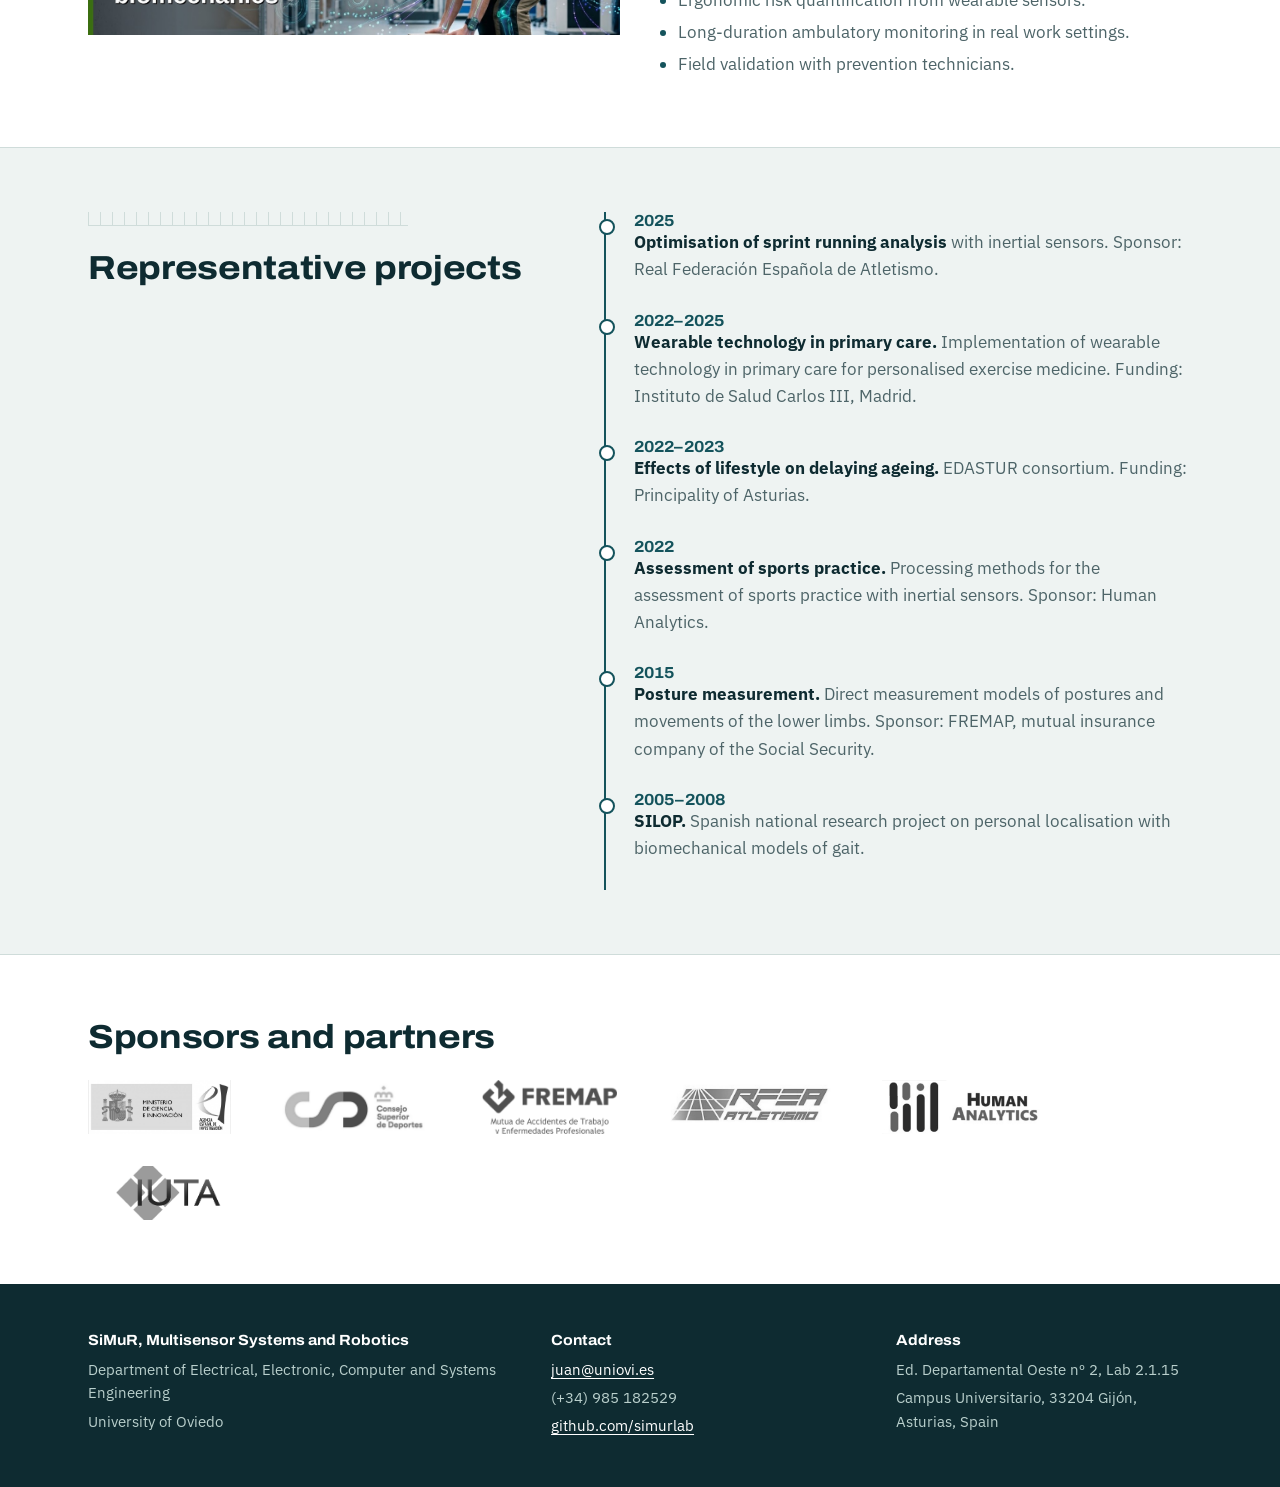
==== commit efdd4189: "Restructure the site around a single research programme Research: four topics of one programme (sens" ====
--- a/applications.html
+++ b/applications.html
@@ -4,7 +4,7 @@
 <meta charset="utf-8">
 <meta name="viewport" content="width=device-width, initial-scale=1">
 <title>Applications and projects – SiMuR</title>
-<meta name="description" content="Application domains of the SiMuR group: active and healthy ageing, sports technification and performance, human–robot interaction and occupational biomechanics, with projects and partners.">
+<meta name="description" content="Application domains of the SiMuR group: active and healthy ageing, sports technification and performance, and occupational biomechanics, with projects and partners.">
 <link rel="icon" href="assets/img/old/home-01.png">
 <link rel="preconnect" href="https://fonts.googleapis.com"><link rel="preconnect" href="https://fonts.gstatic.com" crossorigin>
 <link href="https://fonts.googleapis.com/css2?family=Archivo:wdth,wght@100..125,500..800&family=IBM+Plex+Sans:wght@400;500;600&display=swap" rel="stylesheet">
@@ -48,16 +48,7 @@
 </div>
 </div></section>
 
-<section class="sec white" id="hri"><div class="wrap area">
-<img src="assets/img/old/research-topis-11.jpg" alt="" width="1280" height="375">
-<div>
-<h2>Human–robot interaction</h2>
-<p>Safe and collaborative interaction between people and robots, with autonomous mobile robotics as reference.</p>
-<ul><li>Human-aware perception of movement and intention for collaborative robots.</li><li>Safe interaction and shared human–robot workspaces.</li><li>Autonomous mobile robotics: navigation and perception.</li><li>Wearable-sensing interfaces for natural, more collaborative interaction.</li><li>Human-trajectory anticipation for proactive robot behaviour.</li></ul>
-</div>
-</div></section>
-
-<section class="sec" id="work"><div class="wrap area">
+<section class="sec white" id="work"><div class="wrap area">
 <img src="assets/img/old/research-topis-13.jpg" alt="" width="1280" height="375">
 <div>
 <h2>Occupational biomechanics</h2>
@@ -66,7 +57,7 @@
 </div>
 </div></section>
 
-<section class="sec white" id="projects"><div class="wrap split">
+<section class="sec" id="projects"><div class="wrap split">
 <div><div class="rule"></div><h2>Representative projects</h2></div>
 <ol class="timeline">
 <li><time>2025</time><p><strong>Optimisation of sprint running analysis</strong> with inertial sensors. Sponsor: Real Federación Española de Atletismo.</p></li>
@@ -78,7 +69,7 @@
 </ol>
 </div></section>
 
-<section class="sec"><div class="wrap">
+<section class="sec white"><div class="wrap">
 <h2>Sponsors and partners</h2>
 <ul class="logos">
 <li><img src="assets/img/old/home-12.jpg" alt="Ministerio de Ciencia e Innovación, Agencia Estatal de Investigación"></li>
@@ -86,7 +77,6 @@
 <li><img src="assets/img/old/home-09.png" alt="FREMAP"></li>
 <li><img src="assets/img/old/home-10.png" alt="Real Federación Española de Atletismo"></li>
 <li><img src="assets/img/old/home-08.png" alt="Human Analytics"></li>
-<li><img src="assets/img/old/home-07.png" alt="Loutkar Robotics"></li>
 <li><img src="assets/img/old/home-13.png" alt="IUTA"></li>
 </ul>
 </div></section>
--- a/assets/style.css
+++ b/assets/style.css
@@ -49,6 +49,7 @@
 .plot .ref{fill:var(--deep);stroke:#fff;stroke-width:2}
 .plot .tick{stroke:#5e8f94;stroke-width:1}
 .plot text{font:500 15px var(--body);fill:#cfe6e3}
+.plot text:first-of-type{text-anchor:end;transform:translate(-32px,0)}
 .plot .flag{fill:var(--signal)}
 .plot .flagline{stroke:var(--signal);stroke-width:2;stroke-dasharray:4 5}
 @keyframes draw{to{stroke-dashoffset:0}}
@@ -78,6 +79,9 @@
 .cond h3{font-size:1.3rem;padding-top:.9rem;border-top:4px solid var(--teal)}
 .cond p{color:var(--muted);margin:0}
 .note{border-left:4px solid var(--signal);padding:.2rem 0 .2rem 1.25rem;max-width:42rem}
+.sec ul:not([class]){margin:0;padding-left:1.1rem;color:var(--muted);max-width:42rem}
+.sec ul:not([class]) li{margin-bottom:.3rem}
+.sec ul:not([class]) li::marker{color:var(--teal)}
 
 /* topic tiles */
 .tiles{display:grid;gap:2rem;grid-template-columns:repeat(2,minmax(0,1fr))}
@@ -85,9 +89,7 @@
 .tile img{width:100%}
 .tile .body{padding:1.25rem 1.4rem 1.4rem}
 .tile .body>p{margin-bottom:.75rem}
-.tile ul{margin:0;padding-left:1.1rem;color:var(--muted);font-size:.96rem}
-.tile li{margin-bottom:.3rem}
-.tile li::marker{color:var(--teal)}
+.tile ul{font-size:.96rem}
 .area{display:grid;gap:1.25rem 2.5rem;grid-template-columns:minmax(0,1fr) minmax(0,1fr);align-items:center}
 .area img{width:100%}
 
@@ -122,11 +124,12 @@
 .pubs .v{font-size:.93rem}
 
 /* people */
-.people{display:grid;gap:1.75rem;grid-template-columns:repeat(3,minmax(0,1fr))}
-.people.small-grid{grid-template-columns:repeat(4,minmax(0,1fr))}
+.people{display:grid;gap:1.75rem;grid-template-columns:repeat(auto-fill,minmax(15.5rem,1fr));align-items:start}
+.people.small-grid{grid-template-columns:repeat(auto-fill,minmax(13rem,1fr))}
 .person{margin:0;background:var(--paper);border:1px solid var(--line)}
-.person img{width:100%;aspect-ratio:3/2;object-fit:cover;object-position:50% 30%}
+.person img{width:100%;height:auto}
 .person figcaption{padding:.8rem 1rem 1rem}
+.person figcaption:empty{display:none}
 .person b{font:700 1.02rem/1.25 var(--display);font-stretch:108%;display:block}
 .person span{font-size:.9rem;color:var(--muted)}
 
@@ -137,5 +140,5 @@
 .site-foot p{margin:0 0 .3rem}
 .site-foot a{color:#fff}
 
-@media (max-width:56rem){.hero-text,.split,.split.even,.area{grid-template-columns:1fr}.cols3{grid-template-columns:1fr}.tiles{grid-template-columns:1fr}.people,.people.small-grid{grid-template-columns:repeat(2,minmax(0,1fr))}.stats{grid-template-columns:repeat(2,minmax(0,1fr))}.stats div:nth-child(3){border-left:0}.stats div:nth-child(n+3){border-top:1px solid var(--line)}.site-foot .wrap{grid-template-columns:1fr}.site-head{position:static}.plot text{font-size:22px}}
-@media (max-width:34rem){body{font-size:16px}.sec{padding:2.75rem 0}.hero .wrap{padding-top:3rem}.brand span{display:none}dl.facts{grid-template-columns:1fr;gap:.1rem}dl.facts dd{margin-bottom:.7rem}.people,.people.small-grid{grid-template-columns:1fr}}
+@media (max-width:56rem){.hero-text,.split,.split.even,.area{grid-template-columns:1fr}.cols3{grid-template-columns:1fr}.tiles{grid-template-columns:1fr}.stats{grid-template-columns:repeat(2,minmax(0,1fr))}.stats div:nth-child(3){border-left:0}.stats div:nth-child(n+3){border-top:1px solid var(--line)}.site-foot .wrap{grid-template-columns:1fr}.site-head{position:static}.plot text{font-size:22px}}
+@media (max-width:34rem){body{font-size:16px}.sec{padding:2.75rem 0}.hero .wrap{padding-top:3rem}.brand span{display:none}dl.facts{grid-template-columns:1fr;gap:.1rem}dl.facts dd{margin-bottom:.7rem}}
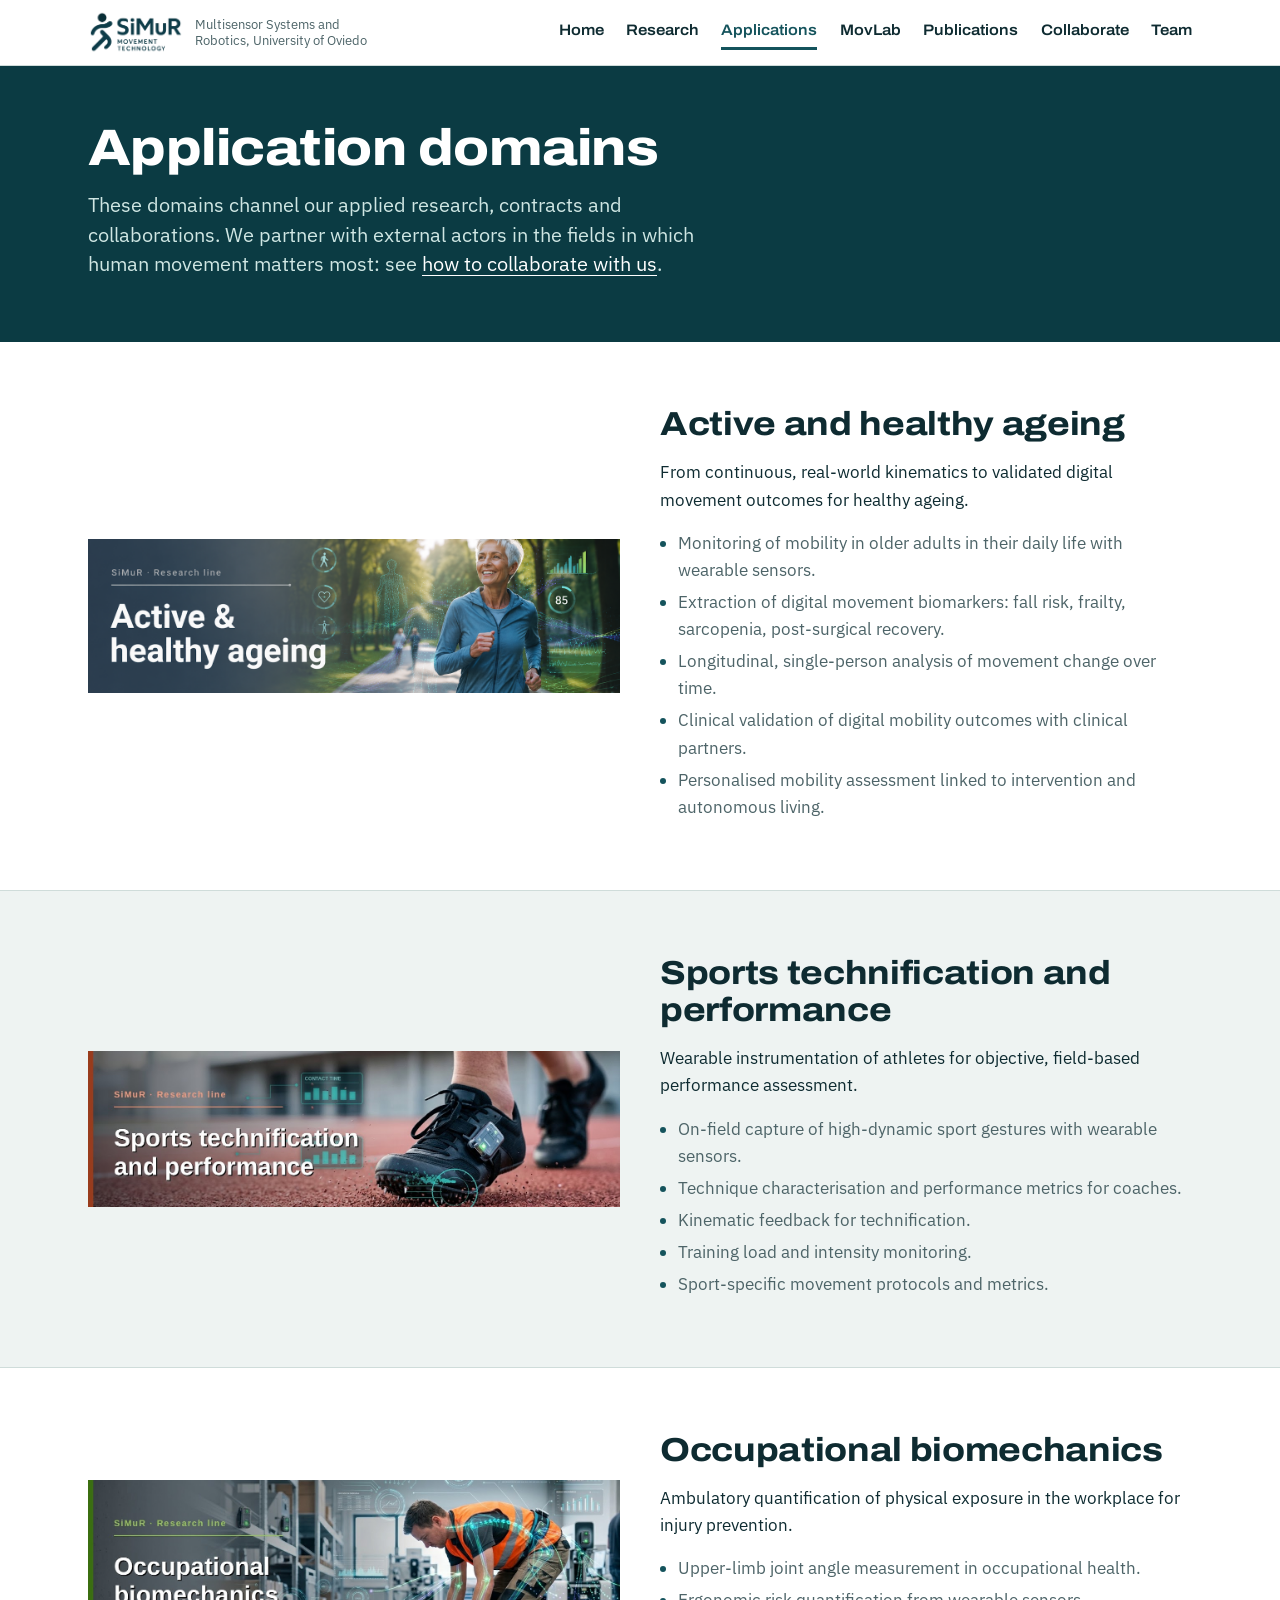
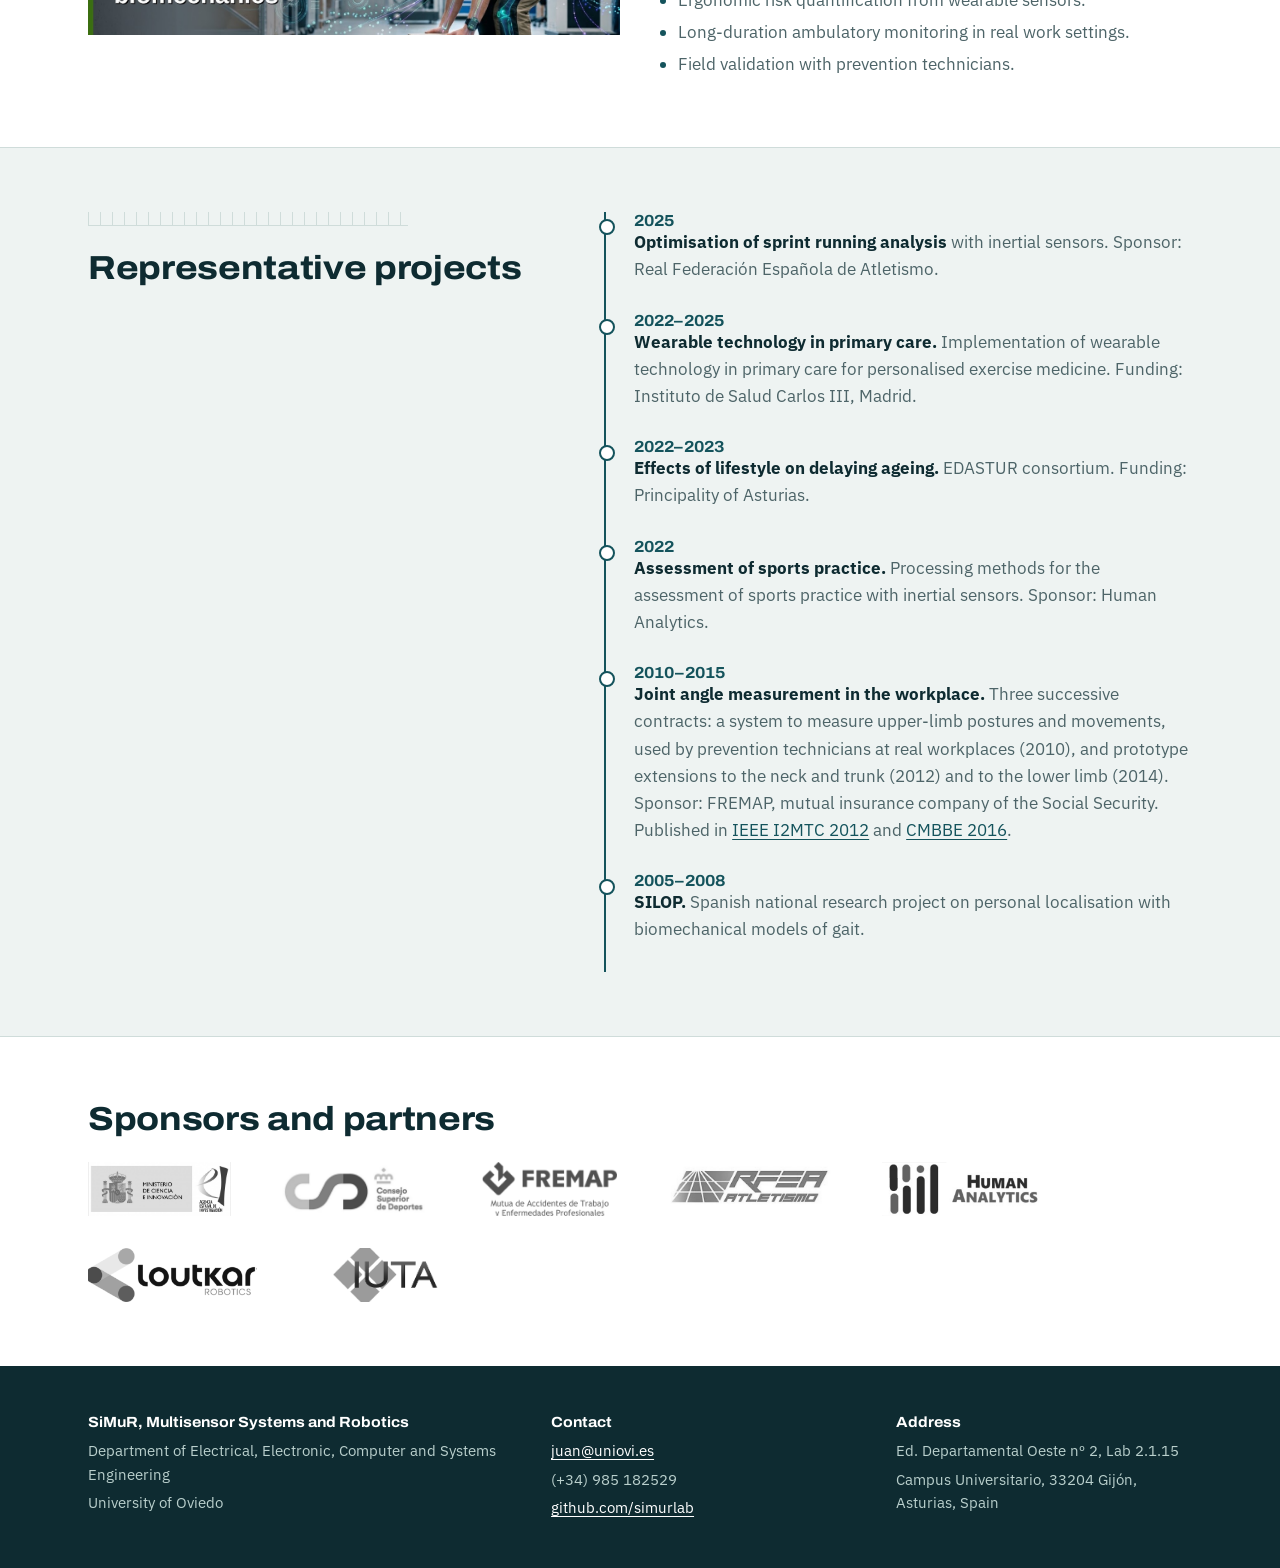
==== commit 9a9f6fb4: "Add the Collaborate page, restore Loutkar and merge the FREMAP projects Collaborate: what the group " ====
--- a/applications.html
+++ b/applications.html
@@ -20,6 +20,7 @@
 <li><a href="applications.html" aria-current="page">Applications</a></li>
 <li><a href="facilities.html">MovLab</a></li>
 <li><a href="publications.html">Publications</a></li>
+<li><a href="collaborate.html">Collaborate</a></li>
 <li><a href="team.html">Team</a></li>
 </ul></nav>
 </div></header>
@@ -27,7 +28,7 @@
 <main id="main">
 <section class="page-head"><div class="wrap">
 <h1>Application domains</h1>
-<p class="lead">These domains channel our applied research, contracts and collaborations. We partner with external actors in the fields in which human movement matters most.</p>
+<p class="lead">These domains channel our applied research, contracts and collaborations. We partner with external actors in the fields in which human movement matters most: see <a href="collaborate.html">how to collaborate with us</a>.</p>
 </div></section>
 
 <section class="sec white" id="ageing"><div class="wrap area">
@@ -64,7 +65,7 @@
 <li><time>2022–2025</time><p><strong>Wearable technology in primary care.</strong> Implementation of wearable technology in primary care for personalised exercise medicine. Funding: Instituto de Salud Carlos III, Madrid.</p></li>
 <li><time>2022–2023</time><p><strong>Effects of lifestyle on delaying ageing.</strong> EDASTUR consortium. Funding: Principality of Asturias.</p></li>
 <li><time>2022</time><p><strong>Assessment of sports practice.</strong> Processing methods for the assessment of sports practice with inertial sensors. Sponsor: Human Analytics.</p></li>
-<li><time>2015</time><p><strong>Posture measurement.</strong> Direct measurement models of postures and movements of the lower limbs. Sponsor: FREMAP, mutual insurance company of the Social Security.</p></li>
+<li><time>2010–2015</time><p><strong>Joint angle measurement in the workplace.</strong> Three successive contracts: a system to measure upper-limb postures and movements, used by prevention technicians at real workplaces (2010), and prototype extensions to the neck and trunk (2012) and to the lower limb (2014). Sponsor: FREMAP, mutual insurance company of the Social Security. Published in <a href="https://doi.org/10.1109/I2MTC.2012.6229695">IEEE I2MTC 2012</a> and <a href="https://doi.org/10.1080/10255842.2014.997718">CMBBE 2016</a>.</p></li>
 <li><time>2005–2008</time><p><strong>SILOP.</strong> Spanish national research project on personal localisation with biomechanical models of gait.</p></li>
 </ol>
 </div></section>
@@ -77,6 +78,7 @@
 <li><img src="assets/img/old/home-09.png" alt="FREMAP"></li>
 <li><img src="assets/img/old/home-10.png" alt="Real Federación Española de Atletismo"></li>
 <li><img src="assets/img/old/home-08.png" alt="Human Analytics"></li>
+<li><img src="assets/img/old/home-07.png" alt="Loutkar Robotics"></li>
 <li><img src="assets/img/old/home-13.png" alt="IUTA"></li>
 </ul>
 </div></section>
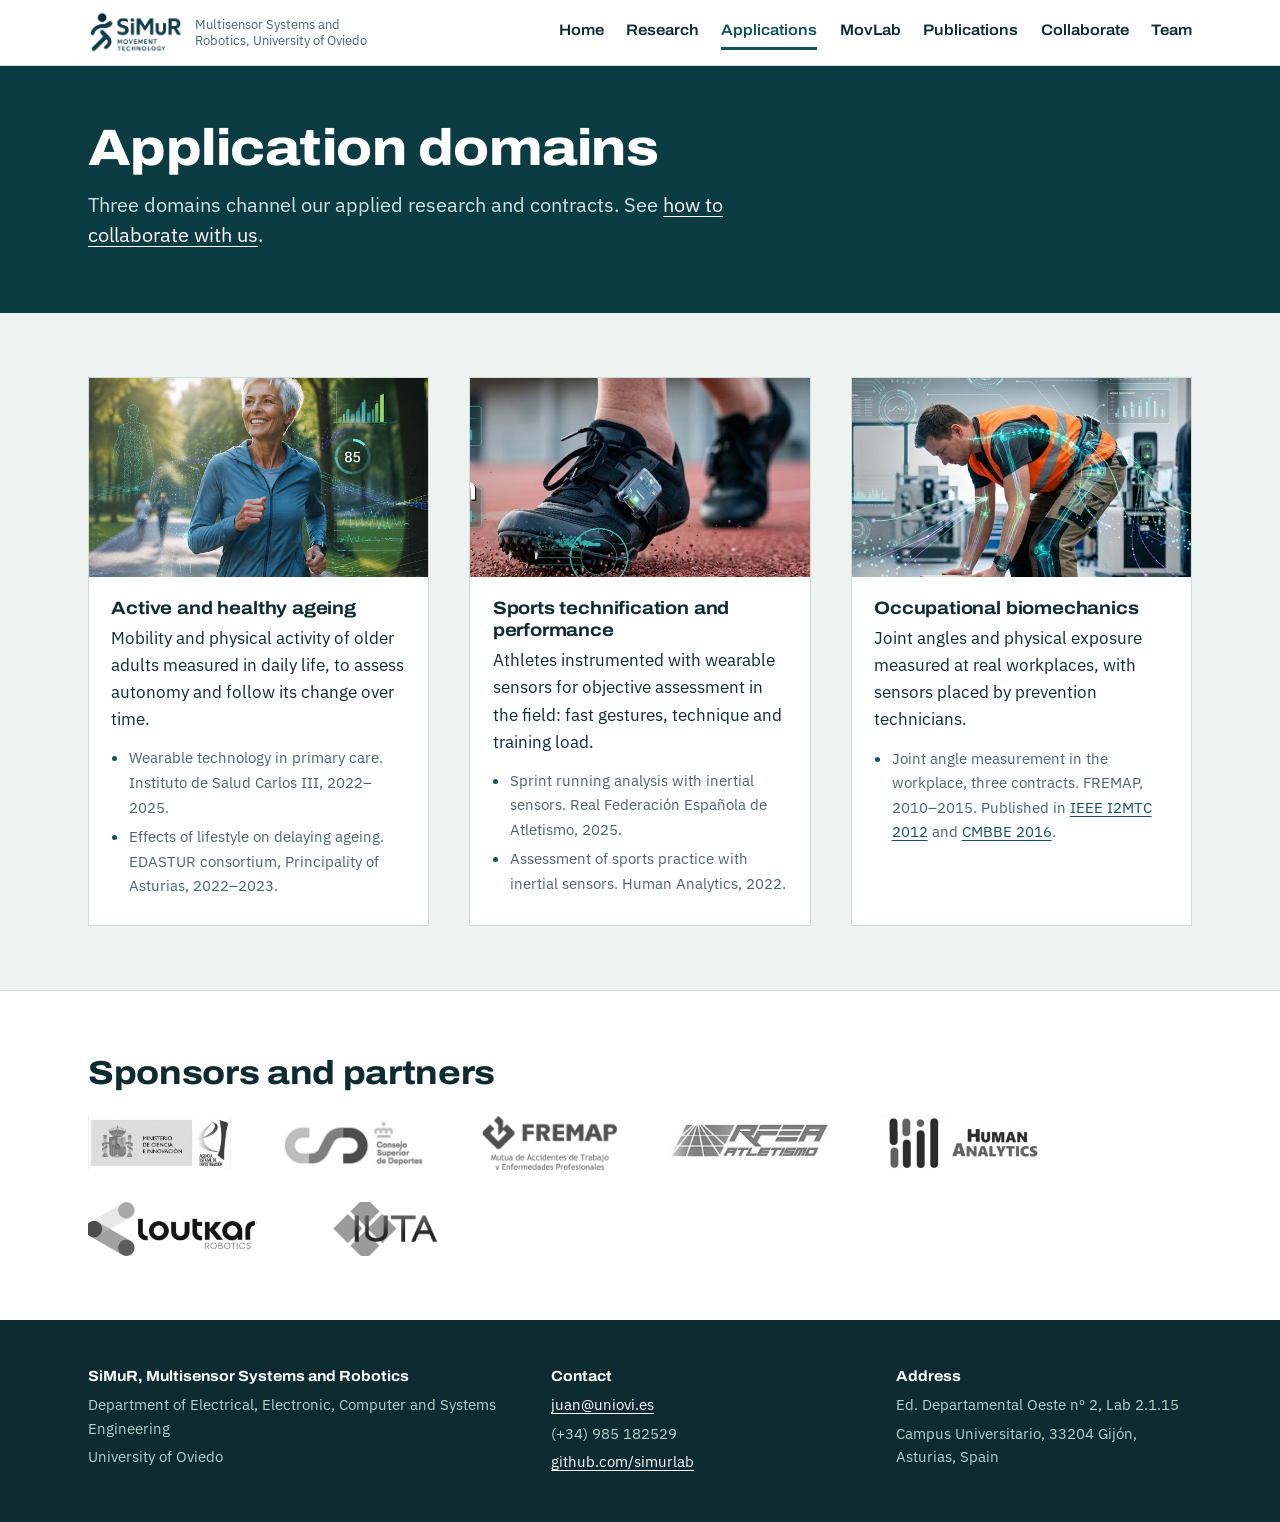
==== commit bcdefb81: "Make the Applications page compact Three domain cards in one row, each with a one-sentence descripti" ====
--- a/applications.html
+++ b/applications.html
@@ -28,46 +28,32 @@
 <main id="main">
 <section class="page-head"><div class="wrap">
 <h1>Application domains</h1>
-<p class="lead">These domains channel our applied research, contracts and collaborations. We partner with external actors in the fields in which human movement matters most: see <a href="collaborate.html">how to collaborate with us</a>.</p>
+<p class="lead">Three domains channel our applied research and contracts. See <a href="collaborate.html">how to collaborate with us</a>.</p>
 </div></section>
 
-<section class="sec white" id="ageing"><div class="wrap area">
-<img src="assets/img/old/research-topis-10.png" alt="" width="1280" height="370">
-<div>
-<h2>Active and healthy ageing</h2>
-<p>From continuous, real-world kinematics to validated digital movement outcomes for healthy ageing.</p>
-<ul><li>Monitoring of mobility in older adults in their daily life with wearable sensors.</li><li>Extraction of digital movement biomarkers: fall risk, frailty, sarcopenia, post-surgical recovery.</li><li>Longitudinal, single-person analysis of movement change over time.</li><li>Clinical validation of digital mobility outcomes with clinical partners.</li><li>Personalised mobility assessment linked to intervention and autonomous living.</li></ul>
+<section class="sec"><div class="wrap">
+<h2 class="vh">Domains and their projects</h2>
+<div class="cols3">
+
+<article class="tile" id="ageing"><img src="assets/img/old/research-topis-10.png" alt="An older woman jogging in a park" width="1280" height="370" style="aspect-ratio:640/375;height:auto;object-fit:cover;object-position:100% 50%"><div class="body">
+<h3>Active and healthy ageing</h3>
+<p>Mobility and physical activity of older adults measured in daily life, to assess autonomy and follow its change over time.</p>
+<ul><li>Wearable technology in primary care. Instituto de Salud Carlos III, 2022–2025.</li><li>Effects of lifestyle on delaying ageing. EDASTUR consortium, Principality of Asturias, 2022–2023.</li></ul>
+</div></article>
+
+<article class="tile" id="sport"><img src="assets/img/old/research-topis-12.jpg" alt="A sensor attached to a running shoe on a track" width="1280" height="375" style="aspect-ratio:640/375;height:auto;object-fit:cover;object-position:100% 50%"><div class="body">
+<h3>Sports technification and performance</h3>
+<p>Athletes instrumented with wearable sensors for objective assessment in the field: fast gestures, technique and training load.</p>
+<ul><li>Sprint running analysis with inertial sensors. Real Federación Española de Atletismo, 2025.</li><li>Assessment of sports practice with inertial sensors. Human Analytics, 2022.</li></ul>
+</div></article>
+
+<article class="tile" id="work"><img src="assets/img/old/research-topis-13.jpg" alt="A worker bending to lift a load while wearing sensors" width="1280" height="375" style="aspect-ratio:640/375;height:auto;object-fit:cover;object-position:100% 50%"><div class="body">
+<h3>Occupational biomechanics</h3>
+<p>Joint angles and physical exposure measured at real workplaces, with sensors placed by prevention technicians.</p>
+<ul><li>Joint angle measurement in the workplace, three contracts. FREMAP, 2010–2015. Published in <a href="https://doi.org/10.1109/I2MTC.2012.6229695">IEEE I2MTC 2012</a> and <a href="https://doi.org/10.1080/10255842.2014.997718">CMBBE 2016</a>.</li></ul>
+</div></article>
+
 </div>
-</div></section>
-
-<section class="sec" id="sport"><div class="wrap area">
-<img src="assets/img/old/research-topis-12.jpg" alt="" width="1280" height="375">
-<div>
-<h2>Sports technification and performance</h2>
-<p>Wearable instrumentation of athletes for objective, field-based performance assessment.</p>
-<ul><li>On-field capture of high-dynamic sport gestures with wearable sensors.</li><li>Technique characterisation and performance metrics for coaches.</li><li>Kinematic feedback for technification.</li><li>Training load and intensity monitoring.</li><li>Sport-specific movement protocols and metrics.</li></ul>
-</div>
-</div></section>
-
-<section class="sec white" id="work"><div class="wrap area">
-<img src="assets/img/old/research-topis-13.jpg" alt="" width="1280" height="375">
-<div>
-<h2>Occupational biomechanics</h2>
-<p>Ambulatory quantification of physical exposure in the workplace for injury prevention.</p>
-<ul><li>Upper-limb joint angle measurement in occupational health.</li><li>Ergonomic risk quantification from wearable sensors.</li><li>Long-duration ambulatory monitoring in real work settings.</li><li>Field validation with prevention technicians.</li></ul>
-</div>
-</div></section>
-
-<section class="sec" id="projects"><div class="wrap split">
-<div><div class="rule"></div><h2>Representative projects</h2></div>
-<ol class="timeline">
-<li><time>2025</time><p><strong>Optimisation of sprint running analysis</strong> with inertial sensors. Sponsor: Real Federación Española de Atletismo.</p></li>
-<li><time>2022–2025</time><p><strong>Wearable technology in primary care.</strong> Implementation of wearable technology in primary care for personalised exercise medicine. Funding: Instituto de Salud Carlos III, Madrid.</p></li>
-<li><time>2022–2023</time><p><strong>Effects of lifestyle on delaying ageing.</strong> EDASTUR consortium. Funding: Principality of Asturias.</p></li>
-<li><time>2022</time><p><strong>Assessment of sports practice.</strong> Processing methods for the assessment of sports practice with inertial sensors. Sponsor: Human Analytics.</p></li>
-<li><time>2010–2015</time><p><strong>Joint angle measurement in the workplace.</strong> Three successive contracts: a system to measure upper-limb postures and movements, used by prevention technicians at real workplaces (2010), and prototype extensions to the neck and trunk (2012) and to the lower limb (2014). Sponsor: FREMAP, mutual insurance company of the Social Security. Published in <a href="https://doi.org/10.1109/I2MTC.2012.6229695">IEEE I2MTC 2012</a> and <a href="https://doi.org/10.1080/10255842.2014.997718">CMBBE 2016</a>.</p></li>
-<li><time>2005–2008</time><p><strong>SILOP.</strong> Spanish national research project on personal localisation with biomechanical models of gait.</p></li>
-</ol>
 </div></section>
 
 <section class="sec white"><div class="wrap">
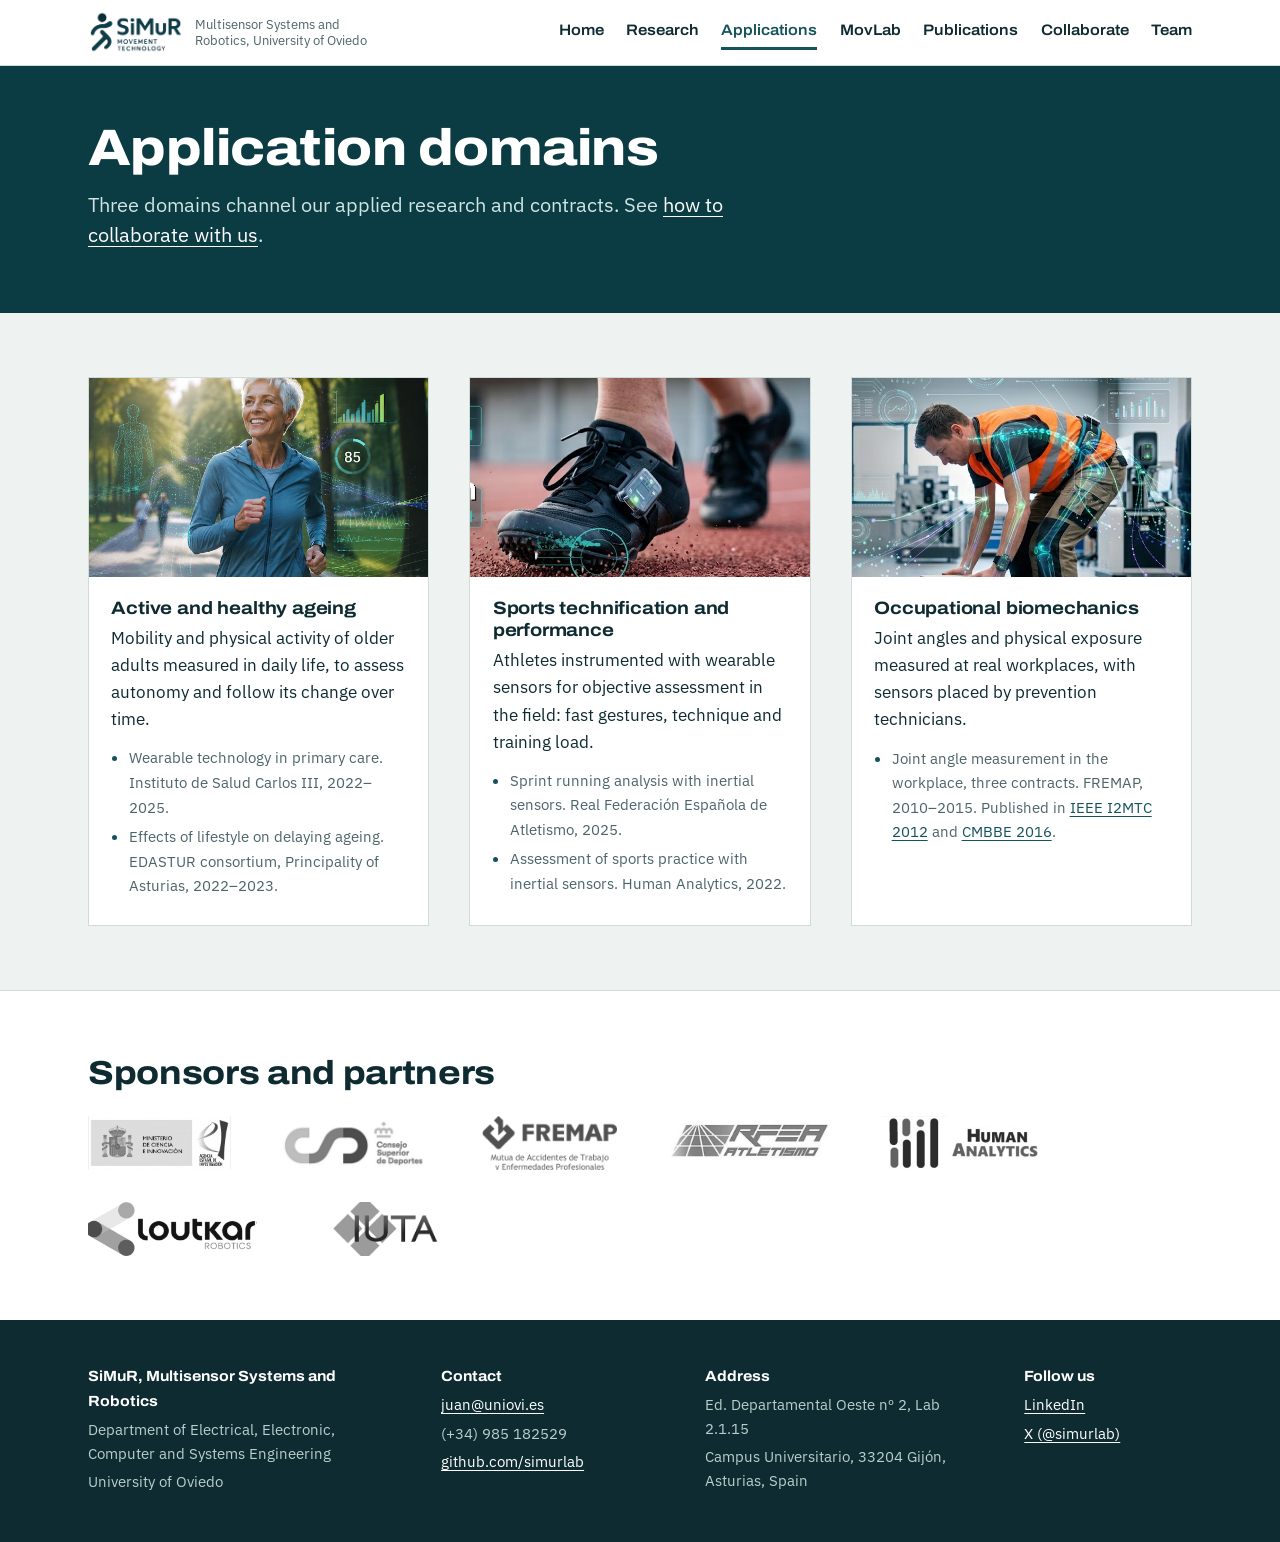
==== commit 614e4394: "Add LinkedIn and X links to the footer (styles, Applications, MovLab, Team)" ====
--- a/applications.html
+++ b/applications.html
@@ -74,6 +74,7 @@
 <div><p><strong>SiMuR, Multisensor Systems and Robotics</strong></p><p>Department of Electrical, Electronic, Computer and Systems Engineering</p><p>University of Oviedo</p></div>
 <div><p><strong>Contact</strong></p><p><a href="mailto:juan@uniovi.es">juan@uniovi.es</a></p><p>(+34) 985 182529</p><p><a href="https://github.com/simurlab">github.com/simurlab</a></p></div>
 <div><p><strong>Address</strong></p><p>Ed. Departamental Oeste nº 2, Lab 2.1.15</p><p>Campus Universitario, 33204 Gijón, Asturias, Spain</p></div>
+<div><p><strong>Follow us</strong></p><p><a href="https://www.linkedin.com/in/juan-carlos-%C3%A1lvarez-%C3%A1lvarez-324a36451/">LinkedIn</a></p><p><a href="https://x.com/simurlab">X (@simurlab)</a></p></div>
 </div></footer>
 </body>
 </html>
--- a/assets/style.css
+++ b/assets/style.css
@@ -135,7 +135,7 @@
 
 /* footer */
 .site-foot{background:var(--ink);color:#b9cfcc;font-size:.92rem;padding:2.75rem 0}
-.site-foot .wrap{display:grid;gap:1.5rem 3rem;grid-template-columns:1.4fr 1fr 1fr}
+.site-foot .wrap{display:grid;gap:1.5rem 2.5rem;grid-template-columns:1.4fr 1fr 1.25fr .75fr}
 .site-foot strong{color:#fff;font-family:var(--display);font-stretch:108%}
 .site-foot p{margin:0 0 .3rem}
 .site-foot a{color:#fff}
